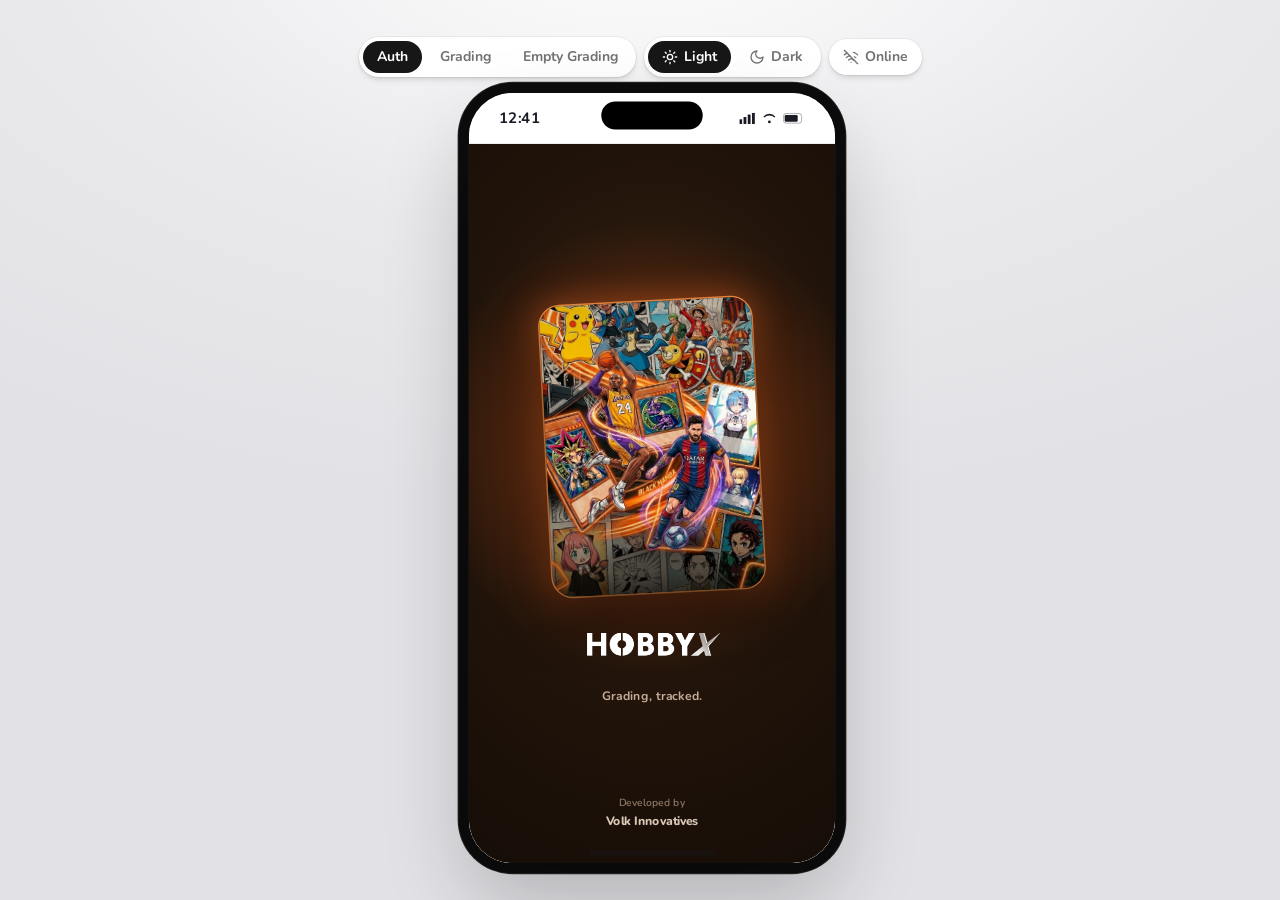
==== index.html @ 2e3f97d5 "Initial commit: HobbyX grading app prototype. Static React prototype for the HobbyX card grading exp" ====
<!DOCTYPE html>
<html lang="en">
<head>
<meta charset="utf-8">
<meta name="viewport" content="width=device-width, initial-scale=1, viewport-fit=cover">
<title>HobbyX · Grading App</title>
<link rel="preconnect" href="https://fonts.googleapis.com">
<link rel="preconnect" href="https://fonts.gstatic.com" crossorigin>
<link href="https://fonts.googleapis.com/css2?family=Nunito:wght@400;500;600;700;800&display=swap" rel="stylesheet">
<link rel="preload" as="image" href="assets/splash-collage.jpg">
<link rel="preload" as="image" href="assets/hobbyx-logo-white.png">
<link rel="stylesheet" href="styles.css">
</head>
<body>
<div id="root"></div>

<!-- Dropped-image data + the <image-slot> element (no host required) -->
<script src="assets/image-slots-data.js"></script>
<script src="assets/image-slot.js"></script>

<!-- React (production UMD, vendored locally) -->
<script src="assets/react.production.min.js"></script>
<script src="assets/react-dom.production.min.js"></script>

<!-- App (JSX precompiled to plain JS — no Babel, no runtime transforms) -->
<script src="script.js"></script>
</body>
</html>
---- styles.css ----
/* ============================================================
   HobbyX — production stylesheet
   1) Tailwind v3.4.17 (precompiled, complete utility set for current source)
   2) reveal.css (grade-reveal animation)
   3) App tokens, theme variables, custom component CSS
   Regenerated from live source via Tailwind engine — no runtime transforms.
   ============================================================ */

/* ---- 1. Tailwind (compiled) ---- */
html, body { background: none; }
*, ::before, ::after { --tw-border-spacing-x: 0; --tw-border-spacing-y: 0; --tw-translate-x: 0; --tw-translate-y: 0; --tw-rotate: 0; --tw-skew-x: 0; --tw-skew-y: 0; --tw-scale-x: 1; --tw-scale-y: 1; --tw-pan-x: ; --tw-pan-y: ; --tw-pinch-zoom: ; --tw-scroll-snap-strictness: proximity; --tw-gradient-from-position: ; --tw-gradient-via-position: ; --tw-gradient-to-position: ; --tw-ordinal: ; --tw-slashed-zero: ; --tw-numeric-figure: ; --tw-numeric-spacing: ; --tw-numeric-fraction: ; --tw-ring-inset: ; --tw-ring-offset-width: 0px; --tw-ring-offset-color: #fff; --tw-ring-color: rgb(59 130 246 / 0.5); --tw-ring-offset-shadow: 0 0 #0000; --tw-ring-shadow: 0 0 #0000; --tw-shadow: 0 0 #0000; --tw-shadow-colored: 0 0 #0000; --tw-blur: ; --tw-brightness: ; --tw-contrast: ; --tw-grayscale: ; --tw-hue-rotate: ; --tw-invert: ; --tw-saturate: ; --tw-sepia: ; --tw-drop-shadow: ; --tw-backdrop-blur: ; --tw-backdrop-brightness: ; --tw-backdrop-contrast: ; --tw-backdrop-grayscale: ; --tw-backdrop-hue-rotate: ; --tw-backdrop-invert: ; --tw-backdrop-opacity: ; --tw-backdrop-saturate: ; --tw-backdrop-sepia: ; --tw-contain-size: ; --tw-contain-layout: ; --tw-contain-paint: ; --tw-contain-style: ; }
::backdrop { --tw-border-spacing-x: 0; --tw-border-spacing-y: 0; --tw-translate-x: 0; --tw-translate-y: 0; --tw-rotate: 0; --tw-skew-x: 0; --tw-skew-y: 0; --tw-scale-x: 1; --tw-scale-y: 1; --tw-pan-x: ; --tw-pan-y: ; --tw-pinch-zoom: ; --tw-scroll-snap-strictness: proximity; --tw-gradient-from-position: ; --tw-gradient-via-position: ; --tw-gradient-to-position: ; --tw-ordinal: ; --tw-slashed-zero: ; --tw-numeric-figure: ; --tw-numeric-spacing: ; --tw-numeric-fraction: ; --tw-ring-inset: ; --tw-ring-offset-width: 0px; --tw-ring-offset-color: #fff; --tw-ring-color: rgb(59 130 246 / 0.5); --tw-ring-offset-shadow: 0 0 #0000; --tw-ring-shadow: 0 0 #0000; --tw-shadow: 0 0 #0000; --tw-shadow-colored: 0 0 #0000; --tw-blur: ; --tw-brightness: ; --tw-contrast: ; --tw-grayscale: ; --tw-hue-rotate: ; --tw-invert: ; --tw-saturate: ; --tw-sepia: ; --tw-drop-shadow: ; --tw-backdrop-blur: ; --tw-backdrop-brightness: ; --tw-backdrop-contrast: ; --tw-backdrop-grayscale: ; --tw-backdrop-hue-rotate: ; --tw-backdrop-invert: ; --tw-backdrop-opacity: ; --tw-backdrop-saturate: ; --tw-backdrop-sepia: ; --tw-contain-size: ; --tw-contain-layout: ; --tw-contain-paint: ; --tw-contain-style: ; }
*, ::after, ::before { box-sizing: border-box; border-width: 0px; border-style: solid; border-color: rgb(229, 231, 235); }
::after, ::before { --tw-content: ""; }
:host, html { line-height: 1.5; tab-size: 4; font-family: Nunito, "PingFang HK", "Microsoft JhengHei", "Noto Sans HK", ui-sans-serif, system-ui, sans-serif; font-feature-settings: normal; font-variation-settings: normal; }
body { margin: 0px; line-height: inherit; }
hr { height: 0px; color: inherit; border-top-width: 1px; }
abbr:where([title]) { text-decoration: underline dotted; }
h1, h2, h3, h4, h5, h6 { font-size: inherit; font-weight: inherit; }
a { color: inherit; text-decoration: inherit; }
b, strong { font-weight: bolder; }
code, kbd, pre, samp { font-family: ui-monospace, SFMono-Regular, Menlo, Monaco, Consolas, "Liberation Mono", "Courier New", monospace; font-feature-settings: normal; font-variation-settings: normal; font-size: 1em; }
small { font-size: 80%; }
sub, sup { font-size: 75%; line-height: 0; position: relative; vertical-align: baseline; }
sub { bottom: -0.25em; }
sup { top: -0.5em; }
table { text-indent: 0px; border-color: inherit; border-collapse: collapse; }
button, input, optgroup, select, textarea { font-family: inherit; font-feature-settings: inherit; font-variation-settings: inherit; font-size: 100%; font-weight: inherit; line-height: inherit; letter-spacing: inherit; color: inherit; margin: 0px; padding: 0px; }
button, select { text-transform: none; }
button, input:where([type="button"]), input:where([type="reset"]), input:where([type="submit"]) { appearance: button; background-color: transparent; background-image: none; }
progress { vertical-align: baseline; }
::-webkit-inner-spin-button, ::-webkit-outer-spin-button { height: auto; }
[type="search"] { appearance: textfield; outline-offset: -2px; }
::-webkit-search-decoration { appearance: none; }
::file-selector-button { appearance: button; font-style: inherit; font-variant-caps: inherit; font-weight: inherit; font-width: inherit; font-size: inherit; line-height: inherit; font-family: inherit; font-size-adjust: inherit; font-kerning: inherit; font-variant-alternates: inherit; font-variant-ligatures: inherit; font-variant-numeric: inherit; font-variant-east-asian: inherit; font-variant-position: inherit; font-variant-emoji: inherit; font-feature-settings: inherit; font-optical-sizing: inherit; font-variation-settings: inherit; }
summary { display: list-item; }
blockquote, dd, dl, figure, h1, h2, h3, h4, h5, h6, hr, p, pre { margin: 0px; }
fieldset { margin: 0px; padding: 0px; }
legend { padding: 0px; }
menu, ol, ul { list-style: none; margin: 0px; padding: 0px; }
dialog { padding: 0px; }
textarea { resize: vertical; }
input::placeholder, textarea::placeholder { opacity: 1; color: rgb(156, 163, 175); }
[role="button"], button { cursor: pointer; }
:disabled { cursor: default; }
audio, canvas, embed, iframe, img, object, svg, video { display: block; vertical-align: middle; }
img, video { max-width: 100%; height: auto; }
[hidden]:where(:not([hidden="until-found"])) { display: none; }
.pointer-events-none { pointer-events: none; }
.pointer-events-auto { pointer-events: auto; }
.fixed { position: fixed; }
.absolute { position: absolute; }
.relative { position: relative; }
.inset-0 { inset: 0px; }
.inset-x-0 { left: 0px; right: 0px; }
.inset-y-0 { top: 0px; bottom: 0px; }
.bottom-12 { bottom: 3rem; }
.bottom-2 { bottom: 0.5rem; }
.left-1\/2 { left: 50%; }
.left-3 { left: 0.75rem; }
.right-0 { right: 0px; }
.right-1\.5 { right: 0.375rem; }
.right-2 { right: 0.5rem; }
.right-3 { right: 0.75rem; }
.right-5 { right: 1.25rem; }
.top-1\.5 { top: 0.375rem; }
.top-1\/2 { top: 50%; }
.top-2 { top: 0.5rem; }
.top-3 { top: 0.75rem; }
.top-\[9px\] { top: 9px; }
.top-full { top: 100%; }
.z-10 { z-index: 10; }
.z-20 { z-index: 20; }
.z-30 { z-index: 30; }
.z-40 { z-index: 40; }
.z-50 { z-index: 50; }
.z-\[70\] { z-index: 70; }
.-mx-5 { margin-left: -1.25rem; margin-right: -1.25rem; }
.mx-5 { margin-left: 1.25rem; margin-right: 1.25rem; }
.mx-auto { margin-left: auto; margin-right: auto; }
.my-1 { margin-top: 0.25rem; margin-bottom: 0.25rem; }
.my-2 { margin-top: 0.5rem; margin-bottom: 0.5rem; }
.mb-1\.5 { margin-bottom: 0.375rem; }
.mb-2 { margin-bottom: 0.5rem; }
.mb-3 { margin-bottom: 0.75rem; }
.ml-auto { margin-left: auto; }
.mt-0\.5 { margin-top: 0.125rem; }
.mt-1 { margin-top: 0.25rem; }
.mt-1\.5 { margin-top: 0.375rem; }
.mt-2 { margin-top: 0.5rem; }
.mt-2\.5 { margin-top: 0.625rem; }
.mt-3 { margin-top: 0.75rem; }
.mt-4 { margin-top: 1rem; }
.mt-5 { margin-top: 1.25rem; }
.mt-6 { margin-top: 1.5rem; }
.mt-7 { margin-top: 1.75rem; }
.mt-8 { margin-top: 2rem; }
.mt-\[6\%\] { margin-top: 6%; }
.mt-px { margin-top: 1px; }
.line-clamp-2 { overflow: hidden; display: -webkit-box; -webkit-box-orient: vertical; -webkit-line-clamp: 2; }
.block { display: block; }
.inline-block { display: inline-block; }
.flex { display: flex; }
.inline-flex { display: inline-flex; }
.grid { display: grid; }
.aspect-\[5\/7\] { aspect-ratio: 5 / 7; }
.h-1 { height: 0.25rem; }
.h-1\.5 { height: 0.375rem; }
.h-10 { height: 2.5rem; }
.h-11 { height: 2.75rem; }
.h-12 { height: 3rem; }
.h-14 { height: 3.5rem; }
.h-16 { height: 4rem; }
.h-2 { height: 0.5rem; }
.h-2\.5 { height: 0.625rem; }
.h-3 { height: 0.75rem; }
.h-3\.5 { height: 0.875rem; }
.h-4 { height: 1rem; }
.h-5 { height: 1.25rem; }
.h-6 { height: 1.5rem; }
.h-7 { height: 1.75rem; }
.h-8 { height: 2rem; }
.h-9 { height: 2.25rem; }
.h-\[18px\] { height: 18px; }
.h-\[20px\] { height: 20px; }
.h-\[22px\] { height: 22px; }
.h-\[26px\] { height: 26px; }
.h-\[30px\] { height: 30px; }
.h-\[3px\] { height: 3px; }
.h-\[54px\] { height: 54px; }
.h-\[5px\] { height: 5px; }
.h-\[72px\] { height: 72px; }
.h-\[74px\] { height: 74px; }
.h-\[84px\] { height: 84px; }
.h-\[92px\] { height: 92px; }
.h-full { height: 100%; }
.max-h-56 { max-height: 14rem; }
.min-h-0 { min-height: 0px; }
.min-h-\[26px\] { min-height: 26px; }
.min-h-full { min-height: 100%; }
.w-0\.5 { width: 0.125rem; }
.w-1 { width: 0.25rem; }
.w-1\.5 { width: 0.375rem; }
.w-10 { width: 2.5rem; }
.w-14 { width: 3.5rem; }
.w-16 { width: 4rem; }
.w-2 { width: 0.5rem; }
.w-2\.5 { width: 0.625rem; }
.w-3 { width: 0.75rem; }
.w-3\.5 { width: 0.875rem; }
.w-4 { width: 1rem; }
.w-5 { width: 1.25rem; }
.w-56 { width: 14rem; }
.w-6 { width: 1.5rem; }
.w-7 { width: 1.75rem; }
.w-8 { width: 2rem; }
.w-9 { width: 2.25rem; }
.w-\[108px\] { width: 108px; }
.w-\[135px\] { width: 135px; }
.w-\[18px\] { width: 18px; }
.w-\[20px\] { width: 20px; }
.w-\[228px\] { width: 228px; }
.w-\[22px\] { width: 22px; }
.w-\[42\%\] { width: 42%; }
.w-\[44px\] { width: 44px; }
.w-\[47\%\] { width: 47%; }
.w-\[53px\] { width: 53px; }
.w-\[60px\] { width: 60px; }
.w-\[66px\] { width: 66px; }
.w-\[72px\] { width: 72px; }
.w-auto { width: auto; }
.w-full { width: 100%; }
.w-px { width: 1px; }
.min-w-0 { min-width: 0px; }
.min-w-\[18px\] { min-width: 18px; }
.max-w-\[130px\] { max-width: 130px; }
.max-w-\[260px\] { max-width: 260px; }
.max-w-\[300px\] { max-width: 300px; }
.max-w-full { max-width: 100%; }
.flex-1 { flex: 1 1 0%; }
.shrink-0 { flex-shrink: 0; }
.-translate-x-1\/2 { --tw-translate-x: -50%; transform: translate(var(--tw-translate-x), var(--tw-translate-y)) rotate(var(--tw-rotate)) skewX(var(--tw-skew-x)) skewY(var(--tw-skew-y)) scaleX(var(--tw-scale-x)) scaleY(var(--tw-scale-y)); }
.-translate-y-1\/2 { --tw-translate-y: -50%; transform: translate(var(--tw-translate-x), var(--tw-translate-y)) rotate(var(--tw-rotate)) skewX(var(--tw-skew-x)) skewY(var(--tw-skew-y)) scaleX(var(--tw-scale-x)) scaleY(var(--tw-scale-y)); }
.translate-x-\[21px\] { --tw-translate-x: 21px; transform: translate(var(--tw-translate-x), var(--tw-translate-y)) rotate(var(--tw-rotate)) skewX(var(--tw-skew-x)) skewY(var(--tw-skew-y)) scaleX(var(--tw-scale-x)) scaleY(var(--tw-scale-y)); }
.translate-x-\[3px\] { --tw-translate-x: 3px; transform: translate(var(--tw-translate-x), var(--tw-translate-y)) rotate(var(--tw-rotate)) skewX(var(--tw-skew-x)) skewY(var(--tw-skew-y)) scaleX(var(--tw-scale-x)) scaleY(var(--tw-scale-y)); }
.cursor-default { cursor: default; }
.cursor-not-allowed { cursor: not-allowed; }
.cursor-pointer { cursor: pointer; }
.grid-cols-2 { grid-template-columns: repeat(2, minmax(0px, 1fr)); }
.grid-cols-\[24px_1fr_auto\] { grid-template-columns: 24px 1fr auto; }
.flex-col { flex-direction: column; }
.items-start { align-items: flex-start; }
.items-end { align-items: flex-end; }
.items-center { align-items: center; }
.items-stretch { align-items: stretch; }
.justify-center { justify-content: center; }
.justify-between { justify-content: space-between; }
.gap-0\.5 { gap: 0.125rem; }
.gap-1 { gap: 0.25rem; }
.gap-1\.5 { gap: 0.375rem; }
.gap-2 { gap: 0.5rem; }
.gap-2\.5 { gap: 0.625rem; }
.gap-3 { gap: 0.75rem; }
.gap-3\.5 { gap: 0.875rem; }
.gap-4 { gap: 1rem; }
.gap-x-3\.5 { column-gap: 0.875rem; }
.space-y-1\.5 > :not([hidden]) ~ :not([hidden]) { --tw-space-y-reverse: 0; margin-top: calc(0.375rem * calc(1 - var(--tw-space-y-reverse))); margin-bottom: calc(0.375rem * var(--tw-space-y-reverse)); }
.space-y-2\.5 > :not([hidden]) ~ :not([hidden]) { --tw-space-y-reverse: 0; margin-top: calc(0.625rem * calc(1 - var(--tw-space-y-reverse))); margin-bottom: calc(0.625rem * var(--tw-space-y-reverse)); }
.space-y-3 > :not([hidden]) ~ :not([hidden]) { --tw-space-y-reverse: 0; margin-top: calc(0.75rem * calc(1 - var(--tw-space-y-reverse))); margin-bottom: calc(0.75rem * var(--tw-space-y-reverse)); }
.space-y-4 > :not([hidden]) ~ :not([hidden]) { --tw-space-y-reverse: 0; margin-top: calc(1rem * calc(1 - var(--tw-space-y-reverse))); margin-bottom: calc(1rem * var(--tw-space-y-reverse)); }
.divide-x > :not([hidden]) ~ :not([hidden]) { --tw-divide-x-reverse: 0; border-right-width: calc(1px * var(--tw-divide-x-reverse)); border-left-width: calc(1px * calc(1 - var(--tw-divide-x-reverse))); }
.divide-border > :not([hidden]) ~ :not([hidden]) { border-color: hsl(var(--border)); }
.self-center { align-self: center; }
.self-stretch { align-self: stretch; }
.overflow-hidden { overflow: hidden; }
.overflow-x-auto { overflow-x: auto; }
.overflow-y-auto { overflow-y: auto; }
.truncate { overflow: hidden; text-overflow: ellipsis; white-space: nowrap; }
.whitespace-nowrap { white-space: nowrap; }
.rounded { border-radius: 0.25rem; }
.rounded-\[10px\] { border-radius: 10px; }
.rounded-\[18px\] { border-radius: 18px; }
.rounded-\[2px\] { border-radius: 2px; }
.rounded-\[3px\] { border-radius: 3px; }
.rounded-full { border-radius: 9999px; }
.rounded-lg { border-radius: var(--radius); }
.rounded-md { border-radius: calc(var(--radius) - 2px); }
.rounded-sm { border-radius: calc(var(--radius) - 4px); }
.rounded-xl { border-radius: 0.75rem; }
.rounded-l-md { border-top-left-radius: calc(var(--radius) - 2px); border-bottom-left-radius: calc(var(--radius) - 2px); }
.rounded-r-md { border-top-right-radius: calc(var(--radius) - 2px); border-bottom-right-radius: calc(var(--radius) - 2px); }
.border { border-width: 1px; }
.border-2 { border-width: 2px; }
.border-b { border-bottom-width: 1px; }
.border-t { border-top-width: 1px; }
.border-dashed { border-style: dashed; }
.border-amber-400\/40 { border-color: rgba(251, 191, 36, 0.4); }
.border-border { border-color: hsl(var(--border)); }
.border-foreground { border-color: hsl(var(--foreground)); }
.border-input { border-color: hsl(var(--input)); }
.border-red-400 { --tw-border-opacity: 1; border-color: rgb(248 113 113 / var(--tw-border-opacity, 1)); }
.border-red-400\/40 { border-color: rgba(248, 113, 113, 0.4); }
.border-ring { border-color: hsl(var(--ring)); }
.bg-accent\/60 { background-color: hsl(var(--accent) / 0.6); }
.bg-amber-400\/\[0\.08\] { background-color: rgba(251, 191, 36, 0.08); }
.bg-amber-500 { --tw-bg-opacity: 1; background-color: rgb(245 158 11 / var(--tw-bg-opacity, 1)); }
.bg-background { background-color: hsl(var(--background)); }
.bg-badge-done\/10 { background-color: hsl(var(--badge-done-bg) / 0.1); }
.bg-badge-neutral { background-color: hsl(var(--badge-neutral-bg)); }
.bg-badge-ready\/10 { background-color: hsl(var(--badge-ready-bg) / 0.1); }
.bg-black { --tw-bg-opacity: 1; background-color: rgb(0 0 0 / var(--tw-bg-opacity, 1)); }
.bg-border { background-color: hsl(var(--border)); }
.bg-card { background-color: hsl(var(--card)); }
.bg-current { background-color: currentcolor; }
.bg-foreground { background-color: hsl(var(--foreground)); }
.bg-foreground\/10 { background-color: hsl(var(--foreground) / 0.1); }
.bg-foreground\/30 { background-color: hsl(var(--foreground) / 0.3); }
.bg-foreground\/70 { background-color: hsl(var(--foreground) / 0.7); }
.bg-input { background-color: hsl(var(--input)); }
.bg-muted { background-color: hsl(var(--muted)); }
.bg-muted-foreground\/50 { background-color: hsl(var(--muted-foreground) / 0.5); }
.bg-muted\/40 { background-color: hsl(var(--muted) / 0.4); }
.bg-muted\/60 { background-color: hsl(var(--muted) / 0.6); }
.bg-neutral-200 { --tw-bg-opacity: 1; background-color: rgb(229 229 229 / var(--tw-bg-opacity, 1)); }
.bg-neutral-800 { --tw-bg-opacity: 1; background-color: rgb(38 38 38 / var(--tw-bg-opacity, 1)); }
.bg-neutral-900 { --tw-bg-opacity: 1; background-color: rgb(23 23 23 / var(--tw-bg-opacity, 1)); }
.bg-popover { background-color: hsl(var(--popover)); }
.bg-primary { background-color: hsl(var(--primary)); }
.bg-primary\/10 { background-color: hsl(var(--primary) / 0.1); }
.bg-primary\/\[0\.035\] { background-color: hsl(var(--primary) / 0.035); }
.bg-red-500 { --tw-bg-opacity: 1; background-color: rgb(239 68 68 / var(--tw-bg-opacity, 1)); }
.bg-red-500\/\[0\.07\] { background-color: rgba(239, 68, 68, 0.07); }
.bg-secondary { background-color: hsl(var(--secondary)); }
.bg-success { background-color: hsl(var(--success)); }
.bg-success\/10 { background-color: hsl(var(--success) / 0.1); }
.bg-success\/15 { background-color: hsl(var(--success) / 0.15); }
.bg-transparent { background-color: transparent; }
.bg-white { --tw-bg-opacity: 1; background-color: rgb(255 255 255 / var(--tw-bg-opacity, 1)); }
.object-cover { object-fit: cover; }
.p-0\.5 { padding: 0.125rem; }
.p-1 { padding: 0.25rem; }
.p-3 { padding: 0.75rem; }
.p-3\.5 { padding: 0.875rem; }
.p-4 { padding: 1rem; }
.p-7 { padding: 1.75rem; }
.px-1 { padding-left: 0.25rem; padding-right: 0.25rem; }
.px-1\.5 { padding-left: 0.375rem; padding-right: 0.375rem; }
.px-2 { padding-left: 0.5rem; padding-right: 0.5rem; }
.px-2\.5 { padding-left: 0.625rem; padding-right: 0.625rem; }
.px-3 { padding-left: 0.75rem; padding-right: 0.75rem; }
.px-3\.5 { padding-left: 0.875rem; padding-right: 0.875rem; }
.px-4 { padding-left: 1rem; padding-right: 1rem; }
.px-5 { padding-left: 1.25rem; padding-right: 1.25rem; }
.px-6 { padding-left: 1.5rem; padding-right: 1.5rem; }
.px-7 { padding-left: 1.75rem; padding-right: 1.75rem; }
.px-8 { padding-left: 2rem; padding-right: 2rem; }
.py-0\.5 { padding-top: 0.125rem; padding-bottom: 0.125rem; }
.py-1 { padding-top: 0.25rem; padding-bottom: 0.25rem; }
.py-1\.5 { padding-top: 0.375rem; padding-bottom: 0.375rem; }
.py-12 { padding-top: 3rem; padding-bottom: 3rem; }
.py-14 { padding-top: 3.5rem; padding-bottom: 3.5rem; }
.py-2 { padding-top: 0.5rem; padding-bottom: 0.5rem; }
.py-2\.5 { padding-top: 0.625rem; padding-bottom: 0.625rem; }
.py-3 { padding-top: 0.75rem; padding-bottom: 0.75rem; }
.py-3\.5 { padding-top: 0.875rem; padding-bottom: 0.875rem; }
.py-4 { padding-top: 1rem; padding-bottom: 1rem; }
.py-8 { padding-top: 2rem; padding-bottom: 2rem; }
.pb-1 { padding-bottom: 0.25rem; }
.pb-2 { padding-bottom: 0.5rem; }
.pb-3 { padding-bottom: 0.75rem; }
.pb-4 { padding-bottom: 1rem; }
.pb-5 { padding-bottom: 1.25rem; }
.pb-8 { padding-bottom: 2rem; }
.pl-3 { padding-left: 0.75rem; }
.pl-9 { padding-left: 2.25rem; }
.pr-2 { padding-right: 0.5rem; }
.pr-3 { padding-right: 0.75rem; }
.pr-7 { padding-right: 1.75rem; }
.pt-1 { padding-top: 0.25rem; }
.pt-2 { padding-top: 0.5rem; }
.pt-3 { padding-top: 0.75rem; }
.pt-5 { padding-top: 1.25rem; }
.text-left { text-align: left; }
.text-center { text-align: center; }
.text-right { text-align: right; }
.text-2xl { font-size: 1.5rem; line-height: 2rem; }
.text-\[10px\] { font-size: 10px; }
.text-\[11px\] { font-size: 11px; }
.text-\[12px\] { font-size: 12px; }
.text-\[13px\] { font-size: 13px; }
.text-\[15px\] { font-size: 15px; }
.text-\[17px\] { font-size: 17px; }
.text-\[20px\] { font-size: 20px; }
.text-\[24px\] { font-size: 24px; }
.text-\[26px\] { font-size: 26px; }
.text-\[28px\] { font-size: 28px; }
.text-\[8\.5px\] { font-size: 8.5px; }
.text-\[8px\] { font-size: 8px; }
.text-\[9px\] { font-size: 9px; }
.text-base { font-size: 1rem; line-height: 1.5rem; }
.text-lg { font-size: 1.125rem; line-height: 1.75rem; }
.text-sm { font-size: 0.875rem; line-height: 1.25rem; }
.text-xl { font-size: 1.25rem; line-height: 1.75rem; }
.text-xs { font-size: 0.75rem; line-height: 1rem; }
.font-black { font-weight: 900; }
.font-bold { font-weight: 700; }
.font-extrabold { font-weight: 800; }
.font-medium { font-weight: 500; }
.font-semibold { font-weight: 600; }
.uppercase { text-transform: uppercase; }
.tabular-nums { --tw-numeric-spacing: tabular-nums; font-variant-numeric: var(--tw-ordinal) var(--tw-slashed-zero) var(--tw-numeric-figure) var(--tw-numeric-spacing) var(--tw-numeric-fraction); }
.leading-\[1\.15\] { line-height: 1.15; }
.leading-none { line-height: 1; }
.leading-relaxed { line-height: 1.625; }
.leading-snug { line-height: 1.375; }
.leading-tight { line-height: 1.25; }
.tracking-tight { letter-spacing: -0.025em; }
.tracking-wide { letter-spacing: 0.025em; }
.tracking-wider { letter-spacing: 0.05em; }
.\!text-white { --tw-text-opacity: 1 !important; color: rgb(255 255 255 / var(--tw-text-opacity, 1)) !important; }
.text-\[\#c8102e\] { --tw-text-opacity: 1; color: rgb(200 16 46 / var(--tw-text-opacity, 1)); }
.text-amber-500 { --tw-text-opacity: 1; color: rgb(245 158 11 / var(--tw-text-opacity, 1)); }
.text-amber-700 { --tw-text-opacity: 1; color: rgb(180 83 9 / var(--tw-text-opacity, 1)); }
.text-background { color: hsl(var(--background)); }
.text-badge-done { color: hsl(var(--badge-done-bg)); }
.text-badge-neutral-foreground { color: hsl(var(--badge-neutral-fg)); }
.text-badge-ready { color: hsl(var(--badge-ready-bg)); }
.text-foreground { color: hsl(var(--foreground)); }
.text-muted-foreground { color: hsl(var(--muted-foreground)); }
.text-muted-foreground\/60 { color: hsl(var(--muted-foreground) / 0.6); }
.text-muted-foreground\/70 { color: hsl(var(--muted-foreground) / 0.7); }
.text-muted-foreground\/80 { color: hsl(var(--muted-foreground) / 0.8); }
.text-muted-foreground\/90 { color: hsl(var(--muted-foreground) / 0.9); }
.text-neutral-500 { --tw-text-opacity: 1; color: rgb(115 115 115 / var(--tw-text-opacity, 1)); }
.text-neutral-700 { --tw-text-opacity: 1; color: rgb(64 64 64 / var(--tw-text-opacity, 1)); }
.text-neutral-800 { --tw-text-opacity: 1; color: rgb(38 38 38 / var(--tw-text-opacity, 1)); }
.text-neutral-900 { --tw-text-opacity: 1; color: rgb(23 23 23 / var(--tw-text-opacity, 1)); }
.text-popover-foreground { color: hsl(var(--popover-foreground)); }
.text-primary { color: hsl(var(--primary)); }
.text-primary-foreground { color: hsl(var(--primary-foreground)); }
.text-red-500 { --tw-text-opacity: 1; color: rgb(239 68 68 / var(--tw-text-opacity, 1)); }
.text-red-600 { --tw-text-opacity: 1; color: rgb(220 38 38 / var(--tw-text-opacity, 1)); }
.text-secondary-foreground { color: hsl(var(--secondary-foreground)); }
.text-success { color: hsl(var(--success)); }
.text-white { --tw-text-opacity: 1; color: rgb(255 255 255 / var(--tw-text-opacity, 1)); }
.opacity-40 { opacity: 0.4; }
.opacity-50 { opacity: 0.5; }
.opacity-60 { opacity: 0.6; }
.opacity-70 { opacity: 0.7; }
.shadow { --tw-shadow: 0 1px 3px 0 rgb(0 0 0 / 0.1), 0 1px 2px -1px rgb(0 0 0 / 0.1); --tw-shadow-colored: 0 1px 3px 0 var(--tw-shadow-color), 0 1px 2px -1px var(--tw-shadow-color); box-shadow: var(--tw-ring-offset-shadow, 0 0 #0000), var(--tw-ring-shadow, 0 0 #0000), var(--tw-shadow); }
.shadow-lg { --tw-shadow: 0 10px 15px -3px rgb(0 0 0 / 0.1), 0 4px 6px -4px rgb(0 0 0 / 0.1); --tw-shadow-colored: 0 10px 15px -3px var(--tw-shadow-color), 0 4px 6px -4px var(--tw-shadow-color); box-shadow: var(--tw-ring-offset-shadow, 0 0 #0000), var(--tw-ring-shadow, 0 0 #0000), var(--tw-shadow); }
.shadow-md { --tw-shadow: 0 4px 6px -1px rgb(0 0 0 / 0.1), 0 2px 4px -2px rgb(0 0 0 / 0.1); --tw-shadow-colored: 0 4px 6px -1px var(--tw-shadow-color), 0 2px 4px -2px var(--tw-shadow-color); box-shadow: var(--tw-ring-offset-shadow, 0 0 #0000), var(--tw-ring-shadow, 0 0 #0000), var(--tw-shadow); }
.shadow-sm { --tw-shadow: 0 1px 2px 0 rgb(0 0 0 / 0.05); --tw-shadow-colored: 0 1px 2px 0 var(--tw-shadow-color); box-shadow: var(--tw-ring-offset-shadow, 0 0 #0000), var(--tw-ring-shadow, 0 0 #0000), var(--tw-shadow); }
.shadow-xl { --tw-shadow: 0 20px 25px -5px rgb(0 0 0 / 0.1), 0 8px 10px -6px rgb(0 0 0 / 0.1); --tw-shadow-colored: 0 20px 25px -5px var(--tw-shadow-color), 0 8px 10px -6px var(--tw-shadow-color); box-shadow: var(--tw-ring-offset-shadow, 0 0 #0000), var(--tw-ring-shadow, 0 0 #0000), var(--tw-shadow); }
.ring-1 { --tw-ring-offset-shadow: var(--tw-ring-inset) 0 0 0 var(--tw-ring-offset-width) var(--tw-ring-offset-color); --tw-ring-shadow: var(--tw-ring-inset) 0 0 0 calc(1px + var(--tw-ring-offset-width)) var(--tw-ring-color); box-shadow: var(--tw-ring-offset-shadow), var(--tw-ring-shadow), var(--tw-shadow, 0 0 #0000); }
.ring-2 { --tw-ring-offset-shadow: var(--tw-ring-inset) 0 0 0 var(--tw-ring-offset-width) var(--tw-ring-offset-color); --tw-ring-shadow: var(--tw-ring-inset) 0 0 0 calc(2px + var(--tw-ring-offset-width)) var(--tw-ring-color); box-shadow: var(--tw-ring-offset-shadow), var(--tw-ring-shadow), var(--tw-shadow, 0 0 #0000); }
.ring-4 { --tw-ring-offset-shadow: var(--tw-ring-inset) 0 0 0 var(--tw-ring-offset-width) var(--tw-ring-offset-color); --tw-ring-shadow: var(--tw-ring-inset) 0 0 0 calc(4px + var(--tw-ring-offset-width)) var(--tw-ring-color); box-shadow: var(--tw-ring-offset-shadow), var(--tw-ring-shadow), var(--tw-shadow, 0 0 #0000); }
.ring-background { --tw-ring-color: hsl(var(--background)); }
.ring-black\/5 { --tw-ring-color: rgb(0 0 0 / 0.05); }
.ring-primary\/15 { --tw-ring-color: hsl(var(--primary) / 0.15); }
.ring-ring\/30 { --tw-ring-color: hsl(var(--ring) / 0.3); }
.ring-success\/15 { --tw-ring-color: hsl(var(--success) / 0.15); }
.transition { transition-property: color, background-color, border-color, text-decoration-color, fill, stroke, opacity, box-shadow, transform, filter, backdrop-filter, text-decoration-color, -webkit-backdrop-filter; transition-timing-function: cubic-bezier(0.4, 0, 0.2, 1); transition-duration: 150ms; }
.transition-all { transition-property: all; transition-timing-function: cubic-bezier(0.4, 0, 0.2, 1); transition-duration: 150ms; }
.transition-colors { transition-property: color, background-color, border-color, text-decoration-color, fill, stroke, text-decoration-color; transition-timing-function: cubic-bezier(0.4, 0, 0.2, 1); transition-duration: 150ms; }
.transition-opacity { transition-property: opacity; transition-timing-function: cubic-bezier(0.4, 0, 0.2, 1); transition-duration: 150ms; }
.transition-shadow { transition-property: box-shadow; transition-timing-function: cubic-bezier(0.4, 0, 0.2, 1); transition-duration: 150ms; }
.transition-transform { transition-property: transform; transition-timing-function: cubic-bezier(0.4, 0, 0.2, 1); transition-duration: 150ms; }
.duration-500 { transition-duration: 500ms; }
.ease-in-out { transition-timing-function: cubic-bezier(0.4, 0, 0.2, 1); }
.placeholder\:font-normal::placeholder { font-weight: 400; }
.placeholder\:text-muted-foreground::placeholder { color: hsl(var(--muted-foreground)); }
.focus-within\:border-ring:focus-within { border-color: hsl(var(--ring)); }
.focus-within\:ring-2:focus-within { --tw-ring-offset-shadow: var(--tw-ring-inset) 0 0 0 var(--tw-ring-offset-width) var(--tw-ring-offset-color); --tw-ring-shadow: var(--tw-ring-inset) 0 0 0 calc(2px + var(--tw-ring-offset-width)) var(--tw-ring-color); box-shadow: var(--tw-ring-offset-shadow), var(--tw-ring-shadow), var(--tw-shadow, 0 0 #0000); }
.focus-within\:ring-ring\/30:focus-within { --tw-ring-color: hsl(var(--ring) / 0.3); }
.hover\:border-foreground\/15:hover { border-color: hsl(var(--foreground) / 0.15); }
.hover\:\!bg-white\/10:hover { background-color: rgba(255, 255, 255, 0.1) !important; }
.hover\:bg-accent:hover { background-color: hsl(var(--accent)); }
.hover\:bg-accent\/40:hover { background-color: hsl(var(--accent) / 0.4); }
.hover\:bg-foreground\/90:hover { background-color: hsl(var(--foreground) / 0.9); }
.hover\:bg-muted:hover { background-color: hsl(var(--muted)); }
.hover\:bg-primary\/90:hover { background-color: hsl(var(--primary) / 0.9); }
.hover\:bg-secondary\/80:hover { background-color: hsl(var(--secondary) / 0.8); }
.hover\:text-foreground:hover { color: hsl(var(--foreground)); }
.focus\:border-ring:focus { border-color: hsl(var(--ring)); }
.focus\:outline-none:focus { outline: 2px solid transparent; outline-offset: 2px; }
.focus\:ring-2:focus { --tw-ring-offset-shadow: var(--tw-ring-inset) 0 0 0 var(--tw-ring-offset-width) var(--tw-ring-offset-color); --tw-ring-shadow: var(--tw-ring-inset) 0 0 0 calc(2px + var(--tw-ring-offset-width)) var(--tw-ring-color); box-shadow: var(--tw-ring-offset-shadow), var(--tw-ring-shadow), var(--tw-shadow, 0 0 #0000); }
.focus\:ring-ring\/30:focus { --tw-ring-color: hsl(var(--ring) / 0.3); }
.active\:scale-95:active { --tw-scale-x: .95; --tw-scale-y: .95; transform: translate(var(--tw-translate-x), var(--tw-translate-y)) rotate(var(--tw-rotate)) skewX(var(--tw-skew-x)) skewY(var(--tw-skew-y)) scaleX(var(--tw-scale-x)) scaleY(var(--tw-scale-y)); }
.active\:scale-\[\.995\]:active { --tw-scale-x: .995; --tw-scale-y: .995; transform: translate(var(--tw-translate-x), var(--tw-translate-y)) rotate(var(--tw-rotate)) skewX(var(--tw-skew-x)) skewY(var(--tw-skew-y)) scaleX(var(--tw-scale-x)) scaleY(var(--tw-scale-y)); }
.active\:scale-\[.99\]:active { --tw-scale-x: .99; --tw-scale-y: .99; transform: translate(var(--tw-translate-x), var(--tw-translate-y)) rotate(var(--tw-rotate)) skewX(var(--tw-skew-x)) skewY(var(--tw-skew-y)) scaleX(var(--tw-scale-x)) scaleY(var(--tw-scale-y)); }
.active\:bg-muted:active { background-color: hsl(var(--muted)); }
.active\:opacity-60:active { opacity: 0.6; }
.disabled\:pointer-events-none:disabled { pointer-events: none; }
.disabled\:opacity-50:disabled { opacity: 0.5; }
.group:hover .group-hover\:translate-x-0\.5 { --tw-translate-x: 0.125rem; transform: translate(var(--tw-translate-x), var(--tw-translate-y)) rotate(var(--tw-rotate)) skewX(var(--tw-skew-x)) skewY(var(--tw-skew-y)) scaleX(var(--tw-scale-x)) scaleY(var(--tw-scale-y)); }
.dark\:bg-neutral-700:is(.dark *) { --tw-bg-opacity: 1; background-color: rgb(64 64 64 / var(--tw-bg-opacity, 1)); }
.dark\:text-amber-400:is(.dark *) { --tw-text-opacity: 1; color: rgb(251 191 36 / var(--tw-text-opacity, 1)); }
.dark\:text-red-400:is(.dark *) { --tw-text-opacity: 1; color: rgb(248 113 113 / var(--tw-text-opacity, 1)); }
.dark\:brightness-0:is(.dark *) { --tw-brightness: brightness(0); filter: var(--tw-blur) var(--tw-brightness) var(--tw-contrast) var(--tw-grayscale) var(--tw-hue-rotate) var(--tw-invert) var(--tw-saturate) var(--tw-sepia) var(--tw-drop-shadow); }
.dark\:invert:is(.dark *) { --tw-invert: invert(100%); filter: var(--tw-blur) var(--tw-brightness) var(--tw-contrast) var(--tw-grayscale) var(--tw-hue-rotate) var(--tw-invert) var(--tw-saturate) var(--tw-sepia) var(--tw-drop-shadow); }


/* ---- 2. Grade-reveal ---- */
/* =======================================================================
   HobbyX — GRAND GRADE REVEAL  (pack-opening animation)
   A foil packet rises from below → a blade slices the top in one motion →
   the crimp falls away → the graded slab rises out → the grade is revealed.
   All timing is driven by data-phase on .gr (set from JS).
   ======================================================================= */

.gr{
  position:absolute; inset:0; z-index:40; overflow:hidden;
  display:flex; flex-direction:column;
  color:#fff;
  background:
    radial-gradient(125% 78% at 50% 26%, #4a3a12 0%, #271d09 42%, #0c0904 78%, #050402 100%);
  -webkit-tap-highlight-color:transparent;
}
.gr *{ box-sizing:border-box; }

/* faint vignette + drifting embers backdrop */
.gr-vignette{ position:absolute; inset:0; pointer-events:none;
  background:radial-gradient(120% 90% at 50% 40%, transparent 52%, rgba(0,0,0,.55) 100%); }

/* ---- top bar (progress + close) ---- */
.gr-top{ position:relative; z-index:30; display:flex; flex-direction:column;
  gap:11px; padding:16px 16px 0; }
.gr-bar{ position:relative; display:flex; gap:5px; }
.gr-seg{ position:relative; flex:1; height:5px; border-radius:99px;
  background:rgba(255,255,255,.13); overflow:hidden; }
.gr-seg-fill{ position:absolute; top:0; bottom:0; left:0; width:0; border-radius:99px;
  background:linear-gradient(90deg,#f6b955,#ffd58a);
  box-shadow:0 0 10px rgba(255,213,138,.45);
  transition:width .55s cubic-bezier(.22,.61,.36,1), box-shadow .45s ease, background .45s ease; }
.gr-seg.on .gr-seg-fill{ width:100%; }
.gr-bar.is-high .gr-seg.on .gr-seg-fill{ background:linear-gradient(90deg,#ffd58a,#fff0cf);
  box-shadow:0 0 16px rgba(255,221,150,.85);
  animation:grBarGlow 1.7s ease-in-out infinite; }
@keyframes grBarGlow{ 0%,100%{ box-shadow:0 0 11px rgba(255,221,150,.65); }
  50%{ box-shadow:0 0 21px rgba(255,221,150,.95); } }
.gr-top-actions{ display:flex; justify-content:flex-end; }

/* ---- the stage that holds pack + card, vertically centered ---- */
.gr-stage{ position:relative; flex:1; display:flex; align-items:center; justify-content:center; }
.gr-scene{ position:relative; width:248px; height:392px; }

/* =======================================================================
   PACKET
   ======================================================================= */
.gr-pack{
  position:absolute; left:50%; bottom:6px; width:238px; height:360px;
  transform:translate(-50%, 150%);
  will-change:transform; z-index:10;
}
/* RISE: overshoot up then settle */
.gr[data-phase="rise"] .gr-pack,
.gr[data-phase="ready"] .gr-pack,
.gr[data-phase="slice"] .gr-pack{
  transform:translate(-50%, 0);
  transition:transform 1.05s cubic-bezier(.16,.84,.24,1.02);
}
/* gentle idle bob while ready */
.gr[data-phase="ready"] .gr-pack{ animation:gr-bob 2.6s ease-in-out .15s infinite; }
@keyframes gr-bob{ 0%,100%{ transform:translate(-50%,0);} 50%{ transform:translate(-50%,-7px);} }

/* OPEN/EMERGE: pack stays put. GONE: pack sinks + fades after card is out */
.gr[data-phase="open"] .gr-pack,
.gr[data-phase="emerge"] .gr-pack{ transform:translate(-50%,0); }
.gr[data-phase="flip"] .gr-pack,
.gr[data-phase="reveal"] .gr-pack{
  transform:translate(-50%, 150%) scale(.96);
  opacity:0;
  transition:transform .8s cubic-bezier(.5,0,.75,0), opacity .8s ease .1s;
}

/* --- pack body (the orange foil front) --- */
.gr-body{
  position:absolute; inset:0; border-radius:16px; overflow:hidden;
  background:
    linear-gradient(150deg, #ff8a2b 0%, #ff6400 30%, #e84e00 62%, #ff7a1c 100%);
  box-shadow:
    inset 0 0 0 1.5px rgba(255,210,150,.55),
    inset 0 14px 30px rgba(255,225,180,.30),
    inset 0 -40px 60px rgba(120,40,0,.55),
    0 30px 60px rgba(0,0,0,.55),
    0 0 0 1px rgba(0,0,0,.25);
  z-index:6;
}
/* foil weave texture */
.gr-body::before{
  content:""; position:absolute; inset:0; opacity:.5; mix-blend-mode:overlay;
  background:
    repeating-linear-gradient(58deg, rgba(255,255,255,.16) 0 2px, transparent 2px 7px),
    repeating-linear-gradient(-58deg, rgba(0,0,0,.10) 0 2px, transparent 2px 9px);
}
/* metallic vertical banding */
.gr-body::after{
  content:""; position:absolute; inset:0; opacity:.45; mix-blend-mode:screen;
  background:linear-gradient(100deg,
    transparent 0%, rgba(255,240,210,.0) 30%,
    rgba(255,248,225,.55) 46%, rgba(255,255,255,.85) 50%,
    rgba(255,248,225,.55) 54%, transparent 70%);
  transform:translateX(-30%);
}
/* sweeping foil sheen (loops only while ready) */
.gr-sheen{
  position:absolute; inset:-20% -40%; z-index:7; pointer-events:none;
  background:linear-gradient(105deg,
    transparent 38%, rgba(255,255,255,.0) 44%,
    rgba(255,255,255,.55) 50%, rgba(255,255,255,.0) 56%, transparent 62%);
  transform:translateX(-60%);
}
.gr[data-phase="ready"] .gr-sheen{ animation:gr-sheen 2.4s ease-in-out .3s infinite; }
@keyframes gr-sheen{ 0%{ transform:translateX(-65%);} 55%,100%{ transform:translateX(65%);} }

/* logo + lockup on the pack front */
.gr-brand{
  position:absolute; inset:0; z-index:9; display:flex; flex-direction:column;
  align-items:center; justify-content:center; gap:16px; padding:24px;
  text-align:center;
}
.gr-label{ background:#fff; border-radius:13px; padding:15px 20px;
  box-shadow:0 10px 22px rgba(110,38,0,.45), inset 0 0 0 1px rgba(0,0,0,.06);
  transform:rotate(-1.2deg); }
.gr-logo{ width:148px; height:auto; display:block; }
.gr-tag{
  font-size:11px; font-weight:800; letter-spacing:.32em; text-transform:uppercase;
  color:rgba(255,255,255,.92);
  padding:6px 14px; border:1.5px solid rgba(255,255,255,.6); border-radius:999px;
  backdrop-filter:blur(1px);
}
.gr-foilline{ width:64%; height:2px; border-radius:2px;
  background:linear-gradient(90deg, transparent, rgba(255,255,255,.8), transparent); }

/* fade the printed brand as the card takes over */
.gr[data-phase="emerge"] .gr-brand,
.gr[data-phase="flip"] .gr-brand,
.gr[data-phase="reveal"] .gr-brand{ opacity:0; transition:opacity .45s ease; }

/* --- crimp (the serrated top strip that gets sliced off) --- */
.gr-crimp{
  position:absolute; left:0; right:0; top:-2px; height:34px; z-index:12;
  transform-origin:50% 100%;
}
.gr-crimp-foil{
  position:absolute; inset:0; border-radius:16px 16px 4px 4px;
  background:linear-gradient(150deg, #ff8a2b, #ff6400 60%, #e84e00);
  box-shadow:inset 0 0 0 1.5px rgba(255,210,150,.55), inset 0 6px 14px rgba(255,225,180,.3);
  /* zig-zag bottom edge = tear serration */
  -webkit-mask:
    linear-gradient(#000 0 0) top/100% 22px no-repeat,
    repeating-linear-gradient(90deg,#000 0 5px, transparent 5px 6px) bottom/100% 12px;
          mask:
    linear-gradient(#000 0 0) top/100% 22px no-repeat,
    repeating-linear-gradient(90deg,#000 0 5px, transparent 5px 6px) bottom/100% 12px;
}
.gr-crimp-stamp{
  position:absolute; left:0; right:0; top:5px; text-align:center;
  font-size:10px; font-weight:900; letter-spacing:.42em; text-indent:.42em;
  color:rgba(255,255,255,.9); text-shadow:0 1px 2px rgba(120,40,0,.5);
}
/* after the cut, the crimp flips up & tumbles away */
.gr[data-phase="open"] .gr-crimp,
.gr[data-phase="emerge"] .gr-crimp,
.gr[data-phase="flip"] .gr-crimp,
.gr[data-phase="reveal"] .gr-crimp{
  animation:gr-crimp-fly .85s cubic-bezier(.4,.1,.5,1) forwards;
}
@keyframes gr-crimp-fly{
  0%{ transform:translateY(0) rotate(0) scale(1); opacity:1; }
  18%{ transform:translateY(-16px) rotate(-3deg); }
  100%{ transform:translateY(-120px) rotate(-26deg) scale(.9); opacity:0; }
}

/* --- the dark opening revealed once the top is cut --- */
.gr-mouth{
  position:absolute; left:6px; right:6px; top:24px; height:30px; z-index:5;
  border-radius:7px;
  background:linear-gradient(#1a0f04, #0a0602);
  box-shadow:inset 0 7px 12px rgba(0,0,0,.8), 0 1px 0 rgba(255,170,90,.4);
  opacity:0; transform:scaleY(.4); transform-origin:50% 0;
}
.gr[data-phase="open"] .gr-mouth,
.gr[data-phase="emerge"] .gr-mouth,
.gr[data-phase="flip"] .gr-mouth,
.gr[data-phase="reveal"] .gr-mouth{
  opacity:1; transform:scaleY(1); transition:opacity .2s ease, transform .25s cubic-bezier(.2,.8,.2,1);
}

/* =======================================================================
   KNIFE + SLICE
   ======================================================================= */
.gr-blade{
  position:absolute; top:6px; left:-44%; z-index:20;
  width:130px; height:20px; transform:rotate(-7deg) translateX(0);
  opacity:0; pointer-events:none;
}
.gr-blade-steel{
  position:absolute; inset:0; border-radius:3px 10px 10px 3px;
  background:linear-gradient(180deg,#ffffff 0%, #e6ebf2 30%, #aab3c0 55%, #79828f 100%);
  box-shadow:0 1px 0 rgba(255,255,255,.9) inset, 0 2px 8px rgba(0,0,0,.5);
  -webkit-clip-path:polygon(0 0, 86% 0, 100% 50%, 86% 100%, 0 100%);
          clip-path:polygon(0 0, 86% 0, 100% 50%, 86% 100%, 0 100%);
}
.gr-blade-edge{
  position:absolute; left:0; right:6%; bottom:0; height:2.5px; border-radius:2px;
  background:linear-gradient(90deg, transparent, #ffffff 30%, #fff 70%, transparent);
  box-shadow:0 0 14px 2px rgba(255,255,255,1);
}
/* the bright cut glint that races across the foil */
.gr-glint{
  position:absolute; top:0; left:0; z-index:19; width:54px; height:54px;
  pointer-events:none; opacity:0;
  background:
    radial-gradient(closest-side, rgba(255,255,255,1), rgba(255,220,150,.7) 38%, transparent 72%);
  filter:blur(.3px);
}
.gr-glint::after{ /* spark cross */
  content:""; position:absolute; left:50%; top:50%; width:80px; height:2px;
  transform:translate(-50%,-50%);
  background:linear-gradient(90deg, transparent, #fff, transparent);
  box-shadow:0 0 8px 1px rgba(255,255,255,.9);
}
.gr[data-phase="slice"] .gr-blade{ animation:gr-blade-run .42s cubic-bezier(.5,0,.3,1) forwards; }
.gr[data-phase="slice"] .gr-glint{ animation:gr-glint-run .42s cubic-bezier(.5,0,.3,1) forwards; }
@keyframes gr-blade-run{
  0%{ opacity:0; transform:rotate(-7deg) translateX(0) scale(.9); }
  12%{ opacity:1; }
  88%{ opacity:1; }
  100%{ opacity:0; transform:rotate(-7deg) translateX(360px) scale(1); }
}
@keyframes gr-glint-run{
  0%{ opacity:0; left:2px; top:2px; }
  14%{ opacity:1; }
  86%{ opacity:1; top:6px; }
  100%{ opacity:0; left:232px; top:6px; }
}
/* the cut seam flash across the whole top */
.gr-cutflash{
  position:absolute; top:16px; left:-4px; right:-4px; height:6px; z-index:21; opacity:0; border-radius:4px;
  background:linear-gradient(90deg, transparent, #fff 45%, #fff 55%, transparent);
  box-shadow:0 0 16px 3px rgba(255,240,210,.9);
}
.gr[data-phase="slice"] .gr-cutflash{ animation:gr-cutflash .5s ease-out .12s forwards; }
.gr[data-phase="open"] .gr-cutflash{ opacity:0; }
@keyframes gr-cutflash{ 0%{ opacity:0; transform:scaleX(.15);} 40%{ opacity:1;} 100%{ opacity:0; transform:scaleX(1);} }

/* =======================================================================
   LIGHT BURST from the opening
   ======================================================================= */
.gr-burst{
  position:absolute; left:50%; top:30px; z-index:14; width:210px; height:210px;
  transform:translate(-50%,-50%) scale(.2); opacity:0; pointer-events:none;
  background:radial-gradient(closest-side, rgba(255,246,222,.9), rgba(255,176,82,.4) 36%, transparent 68%);
  mix-blend-mode:screen;
}
.gr[data-phase="emerge"] .gr-burst,
.gr[data-phase="flip"] .gr-burst,
.gr[data-phase="reveal"] .gr-burst{ animation:gr-burst 1s ease-out forwards; }
@keyframes gr-burst{
  0%{ opacity:0; transform:translate(-50%,-50%) scale(.2); }
  35%{ opacity:1; }
  100%{ opacity:0; transform:translate(-50%,-50%) scale(1.5); }
}
/* rotating light rays behind the card on full reveal */
.gr-rays{
  position:absolute; left:50%; top:46%; z-index:1; width:560px; height:560px;
  transform:translate(-50%,-50%) scale(.6); opacity:0; pointer-events:none;
  background:conic-gradient(from 0deg,
    rgba(255,214,150,.0) 0deg, rgba(255,214,150,.22) 8deg, rgba(255,214,150,0) 16deg,
    rgba(255,214,150,0) 30deg, rgba(255,214,150,.22) 38deg, rgba(255,214,150,0) 46deg,
    rgba(255,214,150,0) 60deg, rgba(255,214,150,.22) 68deg, rgba(255,214,150,0) 76deg,
    rgba(255,214,150,0) 90deg, rgba(255,214,150,.22) 98deg, rgba(255,214,150,0) 106deg,
    rgba(255,214,150,0) 120deg, rgba(255,214,150,.22) 128deg, rgba(255,214,150,0) 136deg,
    rgba(255,214,150,0) 150deg, rgba(255,214,150,.22) 158deg, rgba(255,214,150,0) 166deg,
    rgba(255,214,150,0) 180deg, rgba(255,214,150,.22) 188deg, rgba(255,214,150,0) 196deg,
    rgba(255,214,150,0) 210deg, rgba(255,214,150,.22) 218deg, rgba(255,214,150,0) 226deg,
    rgba(255,214,150,0) 240deg, rgba(255,214,150,.22) 248deg, rgba(255,214,150,0) 256deg,
    rgba(255,214,150,0) 270deg, rgba(255,214,150,.22) 278deg, rgba(255,214,150,0) 286deg,
    rgba(255,214,150,0) 300deg, rgba(255,214,150,.22) 308deg, rgba(255,214,150,0) 316deg,
    rgba(255,214,150,0) 330deg, rgba(255,214,150,.22) 338deg, rgba(255,214,150,0) 346deg,
    rgba(255,214,150,0) 360deg);
  -webkit-mask:radial-gradient(closest-side, #000 18%, transparent 72%);
          mask:radial-gradient(closest-side, #000 18%, transparent 72%);
}
.gr[data-phase="reveal"] .gr-rays{ animation:gr-rays-in .8s ease-out forwards, gr-rays-spin 22s linear .6s infinite; }
@keyframes gr-rays-in{ to{ opacity:1; transform:translate(-50%,-50%) scale(1); } }
@keyframes gr-rays-spin{ to{ transform:translate(-50%,-50%) rotate(360deg); } }

/* =======================================================================
   THE SLAB — hidden inside the pack → emerges through the cut slit →
   pack drops away → card flips to show its back → settles as the hero.
   ======================================================================= */
.gr-slab{
  position:absolute; left:50%; top:34px; z-index:5; width:208px;
  transform:translate(-50%, 0) scale(.96);
  filter:drop-shadow(0 18px 26px rgba(0,0,0,.5));
  perspective:1500px; will-change:transform;
}
.gr-slab-bob{ position:relative; width:100%; }
.gr-slab-flip{
  position:relative; width:100%; aspect-ratio:.6;
  transform-style:preserve-3d; transform:rotateY(180deg); /* back face out while emerging */
}
.gr-face{ position:absolute; inset:0; backface-visibility:hidden; -webkit-backface-visibility:hidden;
  border-radius:11px; overflow:hidden; }
.gr-face-front{ transform:rotateY(0deg); }
.gr-face-back{ transform:rotateY(180deg); }

/* INSIDE: fully hidden within the pack — stays invisible until the cut.
   (z-index alone isn't enough: while the pack is still rising up it doesn't
   occlude the slab, which let the card show "already out of the pack".) */
.gr[data-phase="rise"] .gr-slab,
.gr[data-phase="ready"] .gr-slab,
.gr[data-phase="slice"] .gr-slab,
.gr[data-phase="open"] .gr-slab{ transform:translate(-50%, 0) scale(.96); opacity:0; }

/* EMERGE: slide up through the slit — still z5, so the body occludes the lower part */
.gr[data-phase="emerge"] .gr-slab{
  z-index:5; opacity:1;
  transform:translate(-50%, -62px) scale(.99);
  transition:transform .9s cubic-bezier(.2,.84,.3,1), opacity .22s ease;
}
.gr[data-phase="emerge"] .gr-slab-flip{ transform:rotateY(180deg); }
/* FLIP: pack has dropped, card is free → lifts & scales up (still back-facing) */
.gr[data-phase="flip"] .gr-slab{
  z-index:16;
  transform:translate(-50%, -120px) scale(1.04);
  transition:transform 1s cubic-bezier(.2,.8,.2,1);
}
.gr[data-phase="flip"] .gr-slab-flip{
  transform:rotateY(180deg);
  transition:transform .9s cubic-bezier(.45,.05,.3,1) .12s;
}
/* REVEAL: hero, front-facing, gentle float */
.gr[data-phase="reveal"] .gr-slab{
  z-index:16;
  transform:translate(-50%, -128px) scale(1.06);
  transition:transform .85s cubic-bezier(.2,.8,.2,1);
  filter:drop-shadow(0 30px 46px rgba(0,0,0,.62)) drop-shadow(0 0 42px rgba(255,180,90,.42));
}
.gr[data-phase="reveal"] .gr-slab-flip{
  transform:rotateY(360deg);
  transition:transform .9s cubic-bezier(.45,.05,.3,1);
}
/* gentle float lives on its own wrapper so it never fights the position transitions */
.gr[data-phase="reveal"] .gr-slab-bob{ animation:gr-slab-bob 5s ease-in-out 1.1s infinite; }

/* EXIT: clean hand-off to the next card — the hero lifts up & fades, info slides out,
   rays dim. The new pack then rises from below on the next 'rise' phase. */
.gr[data-phase="exit"] .gr-slab{
  z-index:16;
  transform:translate(-50%, -188px) scale(1.02);
  opacity:0;
  transition:transform .52s cubic-bezier(.4,0,.55,1), opacity .42s ease .04s;
}
.gr[data-phase="exit"] .gr-slab-flip{ transform:rotateY(360deg); }
.gr[data-phase="exit"] .gr-info{
  opacity:0; transform:translateY(8px);
  transition:opacity .3s ease, transform .34s cubic-bezier(.4,0,.55,1);
}
.gr[data-phase="exit"] .gr-rays{ opacity:0; transition:opacity .4s ease; }
@keyframes gr-slab-bob{
  0%,100%{ transform:translateY(0); }
  50%{ transform:translateY(-11px); }
}
/* a holo sheen sweeping the front face on reveal */
.gr-slab-holo{
  position:absolute; inset:0; z-index:2; pointer-events:none; border-radius:11px; overflow:hidden; opacity:0;
}
.gr-slab-holo::before{
  content:""; position:absolute; inset:-30%;
  background:linear-gradient(115deg, transparent 40%, rgba(255,255,255,.55) 50%, transparent 60%);
  transform:translateX(-70%);
}
.gr[data-phase="reveal"] .gr-slab-holo{ opacity:1; }
.gr[data-phase="reveal"] .gr-slab-holo::before{ animation:gr-holo 2.8s ease-in-out 1.2s infinite; }
@keyframes gr-holo{ 0%{ transform:translateX(-70%);} 60%,100%{ transform:translateX(70%);} }

/* =======================================================================
   SPARKLE PARTICLES (spawned in JS as .gr-spark with --tx/--ty/--d/--s)
   ======================================================================= */
.gr-sparks{ position:absolute; left:50%; top:46%; z-index:18; width:0; height:0; pointer-events:none; }
.gr-spark{
  position:absolute; left:0; top:0; width:var(--s,7px); height:var(--s,7px);
  margin:calc(var(--s,7px) / -2);
  border-radius:50%;
  background:radial-gradient(closest-side, #fff, #ffd58a 55%, transparent);
  opacity:0;
  animation:gr-spark-fly 1.1s ease-out var(--d,0s) forwards;
}
@keyframes gr-spark-fly{
  0%{ opacity:0; transform:translate(0,0) scale(.3); }
  12%{ opacity:1; }
  100%{ opacity:0; transform:translate(var(--tx), var(--ty)) scale(1); }
}

/* =======================================================================
   GRADE TEXT + META + CTA
   ======================================================================= */
.gr-info{
  position:absolute; left:0; right:0; bottom:0; z-index:24;
  padding:0 28px 30px; text-align:center; pointer-events:none;
}
.gr-info > *{ pointer-events:auto; }

.gr-gradeline{ display:flex; align-items:flex-end; justify-content:center; gap:10px; }
.gr-psa{ font-size:13px; font-weight:900; letter-spacing:.18em; color:rgba(255,224,170,.7);
  transform:translateY(-7px); }
.gr-grade{
  font-size:56px; font-weight:900; line-height:.82; letter-spacing:-.04em;
  background:linear-gradient(180deg,#fff7e6 0%,#ffd98a 38%,#f0a93a 72%,#c47912 100%);
  -webkit-background-clip:text; background-clip:text; color:transparent;
  filter:drop-shadow(0 4px 22px rgba(255,180,80,.5));
}
.gr-sub{ margin-top:2px; font-size:15px; font-weight:900; letter-spacing:.14em; text-transform:uppercase;
  color:#ffe7bd; }
.gr-name{ margin-top:7px; font-size:12.5px; font-weight:700; line-height:1.4; color:rgba(255,255,255,.9);
  max-width:300px; margin-left:auto; margin-right:auto; }
.gr-valrow{ margin-top:11px; display:inline-flex; flex-direction:column; align-items:center; gap:2px;
  padding:8px 18px; border-radius:12px;
  background:rgba(255,255,255,.06); border:1px solid rgba(255,210,150,.22); }
.gr-vallbl{ font-size:10px; font-weight:800; letter-spacing:.22em; text-transform:uppercase; color:rgba(255,224,170,.62); }
.gr-val{ font-size:19px; font-weight:900; color:#ffd58a; font-variant-numeric:tabular-nums; }

.gr-cta{ margin-top:16px; width:100%; height:50px; border:0; border-radius:13px; cursor:pointer;
  font-size:15px; font-weight:900; letter-spacing:.02em; color:#3a2400;
  background:linear-gradient(180deg,#ffd98a,#f4b73f);
  box-shadow:0 10px 28px rgba(244,183,63,.35), inset 0 1px 0 rgba(255,255,255,.6);
  transition:transform .12s ease, filter .2s ease; }
.gr-cta:active{ transform:scale(.985); }
.gr-cta.is-ghost{ background:rgba(255,255,255,.08); color:#ffe7bd; height:44px;
  border:1px solid rgba(255,210,150,.35); box-shadow:none; margin-top:9px; }

/* staged entrance of the info block on reveal */
.gr-info{ opacity:0; transform:translateY(14px); }
.gr[data-phase="reveal"] .gr-info{ opacity:1; transform:none;
  transition:opacity .5s ease .35s, transform .6s cubic-bezier(.2,.8,.2,1) .35s; }
.gr[data-phase="reveal"] .gr-grade{ animation:gr-grade-pop .7s cubic-bezier(.2,1.5,.4,1) .4s both; }
@keyframes gr-grade-pop{ 0%{ opacity:0; transform:scale(.4); } 60%{ opacity:1; } 100%{ transform:scale(1); } }

/* the big screen flash at the moment of reveal */
.gr-flash{ position:absolute; inset:0; z-index:26; background:#fff; opacity:0; pointer-events:none; }
.gr[data-phase="reveal"] .gr-flash{ animation:gr-flash .5s ease-out forwards; }
@keyframes gr-flash{ 0%{ opacity:0; } 8%{ opacity:.85; } 100%{ opacity:0; } }

/* a "tap to open" hint while ready */
.gr-hint{ position:absolute; left:0; right:0; bottom:46px; z-index:24; text-align:center;
  font-size:13px; font-weight:800; letter-spacing:.12em; text-transform:uppercase;
  color:rgba(255,224,170,.75); opacity:0; }
.gr[data-phase="ready"] .gr-hint{ animation:gr-hint-in .5s ease .4s forwards, gr-hint-pulse 1.8s ease-in-out 1s infinite; }
@keyframes gr-hint-in{ to{ opacity:1; } }
@keyframes gr-hint-pulse{ 0%,100%{ opacity:.55; } 50%{ opacity:1; } }

/* reduced motion: skip straight to revealed state */
@media (prefers-reduced-motion: reduce){
  .gr-pack, .gr-crimp, .gr-blade, .gr-glint, .gr-burst, .gr-rays, .gr-sheen,
  .gr-slab, .gr-slab-holo::before, .gr-spark, .gr-info, .gr-grade, .gr-flash{
    animation:none !important; transition:none !important;
  }
}


/* ---- 3. App tokens / splash / keyframes ---- */
:root{
    --background:0 0% 100%; --foreground:222 18% 12%;
    --card:0 0% 100%; --card-foreground:222 18% 12%;
    --popover:0 0% 100%; --popover-foreground:222 18% 12%;
    --primary:24 100% 50%; --primary-foreground:0 0% 100%;
    --secondary:220 14% 96%; --secondary-foreground:222 14% 24%;
    --muted:220 14% 96%; --muted-foreground:220 9% 46%;
    --accent:220 14% 95%; --accent-foreground:222 14% 24%;
    --border:220 13% 91%; --input:220 13% 89%; --ring:24 100% 50%;
    --success:145 50% 36%; --success-foreground:145 50% 36%;
    /* ---- status badges (LIGHT) ---- */
    --badge-neutral-bg:220 14% 96%; --badge-neutral-fg:222 14% 24%;
    --badge-ready-bg:24 100% 50%;   --badge-ready-fg:24 100% 50%;
    --badge-done-bg:145 50% 36%;    --badge-done-fg:145 50% 36%;
    --radius:0.7rem;
  }
  .dark{
    --background:224 22% 8%; --foreground:220 14% 92%;
    --card:224 18% 11%; --card-foreground:220 14% 92%;
    --popover:224 18% 12%; --popover-foreground:220 14% 92%;
    --primary:24 100% 53%; --primary-foreground:0 0% 100%;
    --secondary:223 15% 17%; --secondary-foreground:220 14% 86%;
    --muted:223 15% 16%; --muted-foreground:220 9% 62%;
    --accent:223 15% 19%; --accent-foreground:220 14% 90%;
    --border:223 14% 19%; --input:223 14% 22%; --ring:24 100% 53%;
    --success:145 52% 56%; --success-foreground:145 52% 56%;
    /* ---- status badges (DARK) — change THESE for dark-only badge tweaks ---- */
    --badge-neutral-bg:223 15% 17%; --badge-neutral-fg:220 14% 86%;
    --badge-ready-bg:24 100% 53%;   --badge-ready-fg:24 100% 53%;
    --badge-done-bg:145 52% 56%;    --badge-done-fg:145 52% 56%;
  }
  html,body{ margin:0; padding:0; min-height:100%; font-family:'Nunito','PingFang HK','Microsoft JhengHei','Noto Sans HK',system-ui,sans-serif; }
  body{ background:radial-gradient(1100px 600px at 50% -10%, #ffffff 0%, #e9e9ec 55%, #e2e2e6 100%); }
  #root{ width:100%; }
  .no-scrollbar::-webkit-scrollbar{ width:0; height:0; }
  .no-scrollbar{ -ms-overflow-style:none; scrollbar-width:none; }
  image-slot{ --is-radius:10px; }

  @keyframes logoIn{ from{ opacity:.15; transform:translateY(10px) scale(.96);} to{ opacity:1; transform:none;} }
  @keyframes fadeUp{ from{ opacity:0; transform:translateY(8px);} to{ opacity:1; transform:none;} }
  @keyframes fill{ from{ width:0;} to{ width:100%;} }
  @keyframes slabRise{ from{ opacity:0; transform:translateY(26px) scale(.94);} to{ opacity:1; transform:none;} }
  @keyframes spin{ to{ transform:rotate(360deg);} }
  .spin{ width:20px; height:20px; border:2.5px solid rgba(255,255,255,.4); border-top-color:#fff; border-radius:50%; animation:spin .7s linear infinite; }

  /* ===== SPLASH — branded hero (warm/cinematic, ~2.5s) ===== */
  .hx-splash{ position:absolute; inset:0; z-index:50; overflow:hidden;
    display:flex; flex-direction:column; align-items:center; justify-content:center;
    background:radial-gradient(125% 85% at 50% 40%, #3a2414 0%, #20130a 46%, #100a05 100%);
    transition:opacity .55s ease; }
  .hx-splash.is-leaving{ opacity:0; pointer-events:none; }
  .hx-splash-hero{ position:relative; display:flex; align-items:center; justify-content:center; }
  .hx-splash-glow{ position:absolute; top:50%; left:50%; width:500px; height:500px; pointer-events:none; opacity:1;
    transform:translate(-50%,-50%);
    background:radial-gradient(circle, rgba(255,122,32,.55) 0%, rgba(255,92,18,.16) 40%, transparent 68%);
    animation:hxGlowIn 1s ease .05s both, hxGlowPulse 3.2s ease-in-out 1.1s infinite; }
  @keyframes hxGlowIn{ from{ transform:translate(-50%,-50%) scale(.72);} to{ transform:translate(-50%,-50%) scale(1);} }
  @keyframes hxGlowPulse{ 0%,100%{ opacity:1; } 50%{ opacity:.72; } }
  .hx-splash-ring{ position:absolute; top:50%; left:50%; width:250px; height:330px; border-radius:26px; pointer-events:none; opacity:0;
    transform:translate(-50%,-50%); border:2px solid rgba(255,142,52,.9); box-shadow:0 0 26px 4px rgba(255,118,38,.55);
    animation:hxRing 1.05s cubic-bezier(.2,.7,.2,1) .5s forwards; }
  @keyframes hxRing{ 0%{ opacity:0; transform:translate(-50%,-50%) scale(.84) rotate(-4deg);} 35%{ opacity:.85;} 100%{ opacity:0; transform:translate(-50%,-50%) scale(1.4) rotate(-4deg);} }
  /* default = final filled state (so the card is never blank, even if animation is throttled) */
  .hx-splash-card{ position:relative; width:226px; height:310px; border-radius:22px; overflow:hidden; background:transparent;
    box-shadow:0 26px 52px rgba(0,0,0,.6), 0 0 0 1.5px rgba(255,152,72,.9), 0 0 36px 2px rgba(255,112,40,.5);
    transform:translateY(0) scale(1) rotate(-3deg); opacity:1;
    animation:hxCardRise .9s cubic-bezier(.16,.84,.24,1.04) .1s both; }
  @keyframes hxCardRise{ 0%{ transform:translateY(48px) scale(.9) rotate(-5deg);} 100%{ transform:translateY(0) scale(1) rotate(-3deg);} }
  .hx-splash-card>img{ position:absolute; inset:0; width:100%; height:100%; object-fit:cover; object-position:50% 45%; }
  .hx-splash-card::after{ content:""; position:absolute; inset:0; border-radius:22px; pointer-events:none;
    background:linear-gradient(180deg, rgba(16,10,5,.12) 0%, transparent 26%, transparent 72%, rgba(16,10,5,.42) 100%); }
  .hx-splash-holo{ position:absolute; inset:0; overflow:hidden; border-radius:22px; pointer-events:none; }
  .hx-splash-holo::before{ content:""; position:absolute; top:-30%; bottom:-30%; width:48%; left:-65%;
    background:linear-gradient(115deg, transparent 38%, rgba(255,255,255,.5) 50%, transparent 62%);
    transform:skewX(-16deg); animation:hxHolo 1.1s ease .75s forwards; }
  @keyframes hxHolo{ from{ left:-65%; } to{ left:135%; } }
  .hx-splash-brand{ display:flex; flex-direction:column; align-items:center; margin-top:30px; }
  .hx-splash-logo{ height:60px; width:auto; opacity:1; animation:hxUp .6s cubic-bezier(.2,.7,.2,1) .85s both; }
  .hx-splash-tag{ margin-top:11px; font-size:13px; font-weight:700; letter-spacing:.2px; color:rgba(255,224,198,.74); opacity:1; animation:hxUp .6s ease 1.02s both; }
  @keyframes hxUp{ from{ transform:translateY(10px);} to{ transform:none;} }
  .hx-splash-volk{ position:absolute; bottom:34px; left:0; right:0; display:flex; flex-direction:column; align-items:center; gap:2px; opacity:1; animation:hxUp .6s ease 1.25s both; }
  .hx-splash-volk .by{ font-size:11px; font-weight:600; color:rgba(255,224,198,.5); }
  .hx-splash-volk .nm{ font-size:13px; font-weight:800; letter-spacing:-.2px; color:rgba(255,235,214,.84); }
  @keyframes hxFade{ from{ opacity:0; } to{ opacity:1; } }
  @media (prefers-reduced-motion: reduce){
    .hx-splash-glow,.hx-splash-card,.hx-splash-holo::before,.hx-splash-logo,.hx-splash-tag,.hx-splash-volk{ animation:none !important; opacity:1 !important; }
    .hx-splash-card{ transform:rotate(-3deg) !important; }
    .hx-splash-logo,.hx-splash-tag{ transform:none !important; }
    .hx-splash-glow{ transform:translate(-50%,-50%) !important; }
    .hx-splash-ring{ display:none !important; }
  }
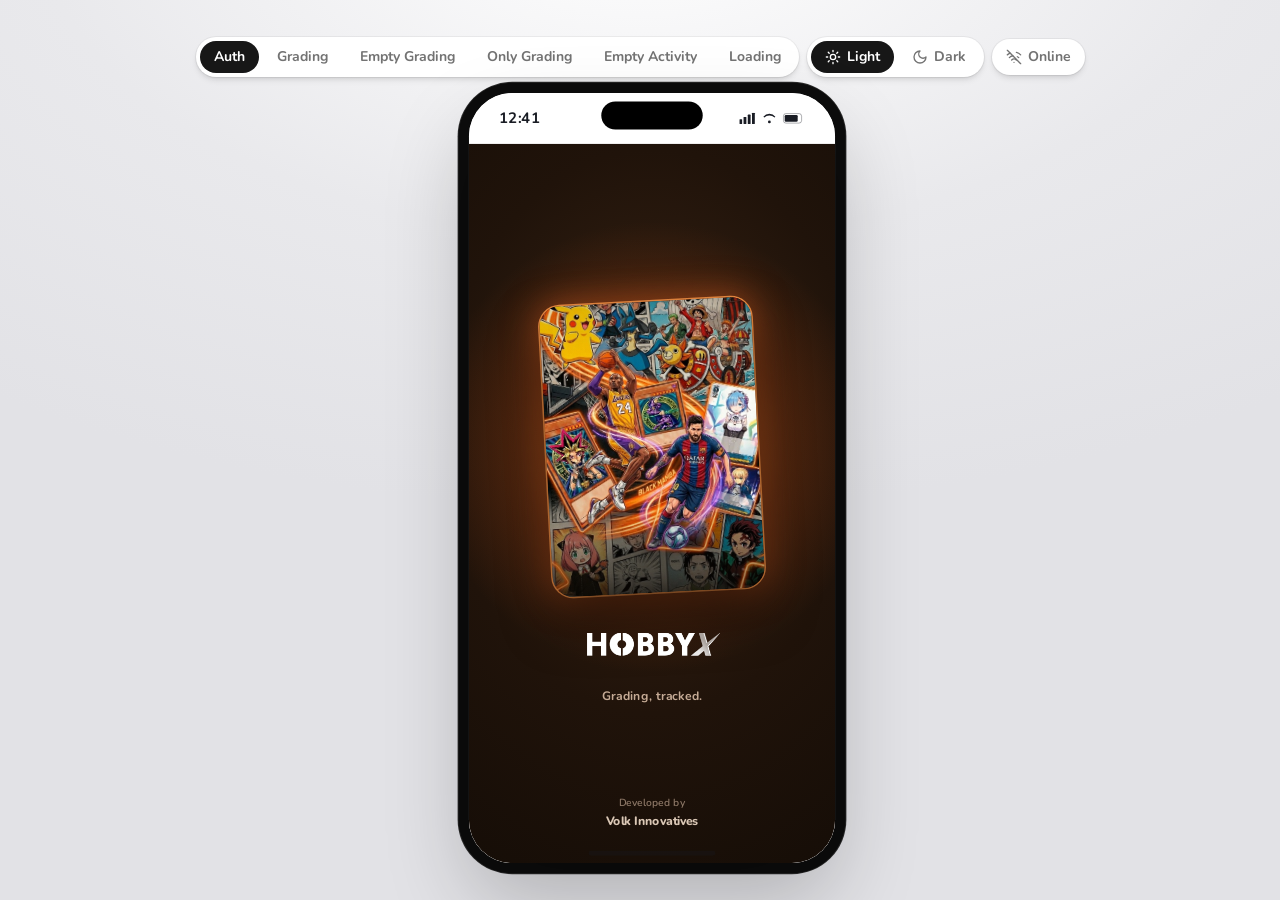
==== commit 937eb54a: "feat: design changes 2 updates" ====
--- a/index.html
+++ b/index.html
@@ -3,10 +3,11 @@
 <head>
 <meta charset="utf-8">
 <meta name="viewport" content="width=device-width, initial-scale=1, viewport-fit=cover">
-<title>HobbyX · Grading App</title>
+<meta name="theme-color" content="#FF6400">
+<title>HobbyX — Grading</title>
 <link rel="preconnect" href="https://fonts.googleapis.com">
 <link rel="preconnect" href="https://fonts.gstatic.com" crossorigin>
-<link href="https://fonts.googleapis.com/css2?family=Nunito:wght@400;500;600;700;800&display=swap" rel="stylesheet">
+<link href="https://fonts.googleapis.com/css2?family=Nunito:ital,wght@0,400;0,500;0,600;0,700;0,800;0,900;1,400&display=swap" rel="stylesheet">
 <link rel="preload" as="image" href="assets/splash-collage.jpg">
 <link rel="preload" as="image" href="assets/hobbyx-logo-white.png">
 <link rel="stylesheet" href="styles.css">
@@ -14,15 +15,9 @@
 <body>
 <div id="root"></div>
 
-<!-- Dropped-image data + the <image-slot> element (no host required) -->
-<script src="assets/image-slots-data.js"></script>
 <script src="assets/image-slot.js"></script>
-
-<!-- React (production UMD, vendored locally) -->
 <script src="assets/react.production.min.js"></script>
 <script src="assets/react-dom.production.min.js"></script>
-
-<!-- App (JSX precompiled to plain JS — no Babel, no runtime transforms) -->
 <script src="script.js"></script>
 </body>
 </html>
--- a/styles.css
+++ b/styles.css
@@ -1,453 +1,23 @@
-/* ============================================================
-   HobbyX — production stylesheet
-   1) Tailwind v3.4.17 (precompiled, complete utility set for current source)
-   2) reveal.css (grade-reveal animation)
-   3) App tokens, theme variables, custom component CSS
-   Regenerated from live source via Tailwind engine — no runtime transforms.
-   ============================================================ */
-
-/* ---- 1. Tailwind (compiled) ---- */
-html, body { background: none; }
-*, ::before, ::after { --tw-border-spacing-x: 0; --tw-border-spacing-y: 0; --tw-translate-x: 0; --tw-translate-y: 0; --tw-rotate: 0; --tw-skew-x: 0; --tw-skew-y: 0; --tw-scale-x: 1; --tw-scale-y: 1; --tw-pan-x: ; --tw-pan-y: ; --tw-pinch-zoom: ; --tw-scroll-snap-strictness: proximity; --tw-gradient-from-position: ; --tw-gradient-via-position: ; --tw-gradient-to-position: ; --tw-ordinal: ; --tw-slashed-zero: ; --tw-numeric-figure: ; --tw-numeric-spacing: ; --tw-numeric-fraction: ; --tw-ring-inset: ; --tw-ring-offset-width: 0px; --tw-ring-offset-color: #fff; --tw-ring-color: rgb(59 130 246 / 0.5); --tw-ring-offset-shadow: 0 0 #0000; --tw-ring-shadow: 0 0 #0000; --tw-shadow: 0 0 #0000; --tw-shadow-colored: 0 0 #0000; --tw-blur: ; --tw-brightness: ; --tw-contrast: ; --tw-grayscale: ; --tw-hue-rotate: ; --tw-invert: ; --tw-saturate: ; --tw-sepia: ; --tw-drop-shadow: ; --tw-backdrop-blur: ; --tw-backdrop-brightness: ; --tw-backdrop-contrast: ; --tw-backdrop-grayscale: ; --tw-backdrop-hue-rotate: ; --tw-backdrop-invert: ; --tw-backdrop-opacity: ; --tw-backdrop-saturate: ; --tw-backdrop-sepia: ; --tw-contain-size: ; --tw-contain-layout: ; --tw-contain-paint: ; --tw-contain-style: ; }
-::backdrop { --tw-border-spacing-x: 0; --tw-border-spacing-y: 0; --tw-translate-x: 0; --tw-translate-y: 0; --tw-rotate: 0; --tw-skew-x: 0; --tw-skew-y: 0; --tw-scale-x: 1; --tw-scale-y: 1; --tw-pan-x: ; --tw-pan-y: ; --tw-pinch-zoom: ; --tw-scroll-snap-strictness: proximity; --tw-gradient-from-position: ; --tw-gradient-via-position: ; --tw-gradient-to-position: ; --tw-ordinal: ; --tw-slashed-zero: ; --tw-numeric-figure: ; --tw-numeric-spacing: ; --tw-numeric-fraction: ; --tw-ring-inset: ; --tw-ring-offset-width: 0px; --tw-ring-offset-color: #fff; --tw-ring-color: rgb(59 130 246 / 0.5); --tw-ring-offset-shadow: 0 0 #0000; --tw-ring-shadow: 0 0 #0000; --tw-shadow: 0 0 #0000; --tw-shadow-colored: 0 0 #0000; --tw-blur: ; --tw-brightness: ; --tw-contrast: ; --tw-grayscale: ; --tw-hue-rotate: ; --tw-invert: ; --tw-saturate: ; --tw-sepia: ; --tw-drop-shadow: ; --tw-backdrop-blur: ; --tw-backdrop-brightness: ; --tw-backdrop-contrast: ; --tw-backdrop-grayscale: ; --tw-backdrop-hue-rotate: ; --tw-backdrop-invert: ; --tw-backdrop-opacity: ; --tw-backdrop-saturate: ; --tw-backdrop-sepia: ; --tw-contain-size: ; --tw-contain-layout: ; --tw-contain-paint: ; --tw-contain-style: ; }
-*, ::after, ::before { box-sizing: border-box; border-width: 0px; border-style: solid; border-color: rgb(229, 231, 235); }
-::after, ::before { --tw-content: ""; }
-:host, html { line-height: 1.5; tab-size: 4; font-family: Nunito, "PingFang HK", "Microsoft JhengHei", "Noto Sans HK", ui-sans-serif, system-ui, sans-serif; font-feature-settings: normal; font-variation-settings: normal; }
-body { margin: 0px; line-height: inherit; }
-hr { height: 0px; color: inherit; border-top-width: 1px; }
-abbr:where([title]) { text-decoration: underline dotted; }
-h1, h2, h3, h4, h5, h6 { font-size: inherit; font-weight: inherit; }
-a { color: inherit; text-decoration: inherit; }
-b, strong { font-weight: bolder; }
-code, kbd, pre, samp { font-family: ui-monospace, SFMono-Regular, Menlo, Monaco, Consolas, "Liberation Mono", "Courier New", monospace; font-feature-settings: normal; font-variation-settings: normal; font-size: 1em; }
-small { font-size: 80%; }
-sub, sup { font-size: 75%; line-height: 0; position: relative; vertical-align: baseline; }
-sub { bottom: -0.25em; }
-sup { top: -0.5em; }
-table { text-indent: 0px; border-color: inherit; border-collapse: collapse; }
-button, input, optgroup, select, textarea { font-family: inherit; font-feature-settings: inherit; font-variation-settings: inherit; font-size: 100%; font-weight: inherit; line-height: inherit; letter-spacing: inherit; color: inherit; margin: 0px; padding: 0px; }
-button, select { text-transform: none; }
-button, input:where([type="button"]), input:where([type="reset"]), input:where([type="submit"]) { appearance: button; background-color: transparent; background-image: none; }
-progress { vertical-align: baseline; }
-::-webkit-inner-spin-button, ::-webkit-outer-spin-button { height: auto; }
-[type="search"] { appearance: textfield; outline-offset: -2px; }
-::-webkit-search-decoration { appearance: none; }
-::file-selector-button { appearance: button; font-style: inherit; font-variant-caps: inherit; font-weight: inherit; font-width: inherit; font-size: inherit; line-height: inherit; font-family: inherit; font-size-adjust: inherit; font-kerning: inherit; font-variant-alternates: inherit; font-variant-ligatures: inherit; font-variant-numeric: inherit; font-variant-east-asian: inherit; font-variant-position: inherit; font-variant-emoji: inherit; font-feature-settings: inherit; font-optical-sizing: inherit; font-variation-settings: inherit; }
-summary { display: list-item; }
-blockquote, dd, dl, figure, h1, h2, h3, h4, h5, h6, hr, p, pre { margin: 0px; }
-fieldset { margin: 0px; padding: 0px; }
-legend { padding: 0px; }
-menu, ol, ul { list-style: none; margin: 0px; padding: 0px; }
-dialog { padding: 0px; }
-textarea { resize: vertical; }
-input::placeholder, textarea::placeholder { opacity: 1; color: rgb(156, 163, 175); }
-[role="button"], button { cursor: pointer; }
-:disabled { cursor: default; }
-audio, canvas, embed, iframe, img, object, svg, video { display: block; vertical-align: middle; }
-img, video { max-width: 100%; height: auto; }
-[hidden]:where(:not([hidden="until-found"])) { display: none; }
-.pointer-events-none { pointer-events: none; }
-.pointer-events-auto { pointer-events: auto; }
-.fixed { position: fixed; }
-.absolute { position: absolute; }
-.relative { position: relative; }
-.inset-0 { inset: 0px; }
-.inset-x-0 { left: 0px; right: 0px; }
-.inset-y-0 { top: 0px; bottom: 0px; }
-.bottom-12 { bottom: 3rem; }
-.bottom-2 { bottom: 0.5rem; }
-.left-1\/2 { left: 50%; }
-.left-3 { left: 0.75rem; }
-.right-0 { right: 0px; }
-.right-1\.5 { right: 0.375rem; }
-.right-2 { right: 0.5rem; }
-.right-3 { right: 0.75rem; }
-.right-5 { right: 1.25rem; }
-.top-1\.5 { top: 0.375rem; }
-.top-1\/2 { top: 50%; }
-.top-2 { top: 0.5rem; }
-.top-3 { top: 0.75rem; }
-.top-\[9px\] { top: 9px; }
-.top-full { top: 100%; }
-.z-10 { z-index: 10; }
-.z-20 { z-index: 20; }
-.z-30 { z-index: 30; }
-.z-40 { z-index: 40; }
-.z-50 { z-index: 50; }
-.z-\[70\] { z-index: 70; }
-.-mx-5 { margin-left: -1.25rem; margin-right: -1.25rem; }
-.mx-5 { margin-left: 1.25rem; margin-right: 1.25rem; }
-.mx-auto { margin-left: auto; margin-right: auto; }
-.my-1 { margin-top: 0.25rem; margin-bottom: 0.25rem; }
-.my-2 { margin-top: 0.5rem; margin-bottom: 0.5rem; }
-.mb-1\.5 { margin-bottom: 0.375rem; }
-.mb-2 { margin-bottom: 0.5rem; }
-.mb-3 { margin-bottom: 0.75rem; }
-.ml-auto { margin-left: auto; }
-.mt-0\.5 { margin-top: 0.125rem; }
-.mt-1 { margin-top: 0.25rem; }
-.mt-1\.5 { margin-top: 0.375rem; }
-.mt-2 { margin-top: 0.5rem; }
-.mt-2\.5 { margin-top: 0.625rem; }
-.mt-3 { margin-top: 0.75rem; }
-.mt-4 { margin-top: 1rem; }
-.mt-5 { margin-top: 1.25rem; }
-.mt-6 { margin-top: 1.5rem; }
-.mt-7 { margin-top: 1.75rem; }
-.mt-8 { margin-top: 2rem; }
-.mt-\[6\%\] { margin-top: 6%; }
-.mt-px { margin-top: 1px; }
-.line-clamp-2 { overflow: hidden; display: -webkit-box; -webkit-box-orient: vertical; -webkit-line-clamp: 2; }
-.block { display: block; }
-.inline-block { display: inline-block; }
-.flex { display: flex; }
-.inline-flex { display: inline-flex; }
-.grid { display: grid; }
-.aspect-\[5\/7\] { aspect-ratio: 5 / 7; }
-.h-1 { height: 0.25rem; }
-.h-1\.5 { height: 0.375rem; }
-.h-10 { height: 2.5rem; }
-.h-11 { height: 2.75rem; }
-.h-12 { height: 3rem; }
-.h-14 { height: 3.5rem; }
-.h-16 { height: 4rem; }
-.h-2 { height: 0.5rem; }
-.h-2\.5 { height: 0.625rem; }
-.h-3 { height: 0.75rem; }
-.h-3\.5 { height: 0.875rem; }
-.h-4 { height: 1rem; }
-.h-5 { height: 1.25rem; }
-.h-6 { height: 1.5rem; }
-.h-7 { height: 1.75rem; }
-.h-8 { height: 2rem; }
-.h-9 { height: 2.25rem; }
-.h-\[18px\] { height: 18px; }
-.h-\[20px\] { height: 20px; }
-.h-\[22px\] { height: 22px; }
-.h-\[26px\] { height: 26px; }
-.h-\[30px\] { height: 30px; }
-.h-\[3px\] { height: 3px; }
-.h-\[54px\] { height: 54px; }
-.h-\[5px\] { height: 5px; }
-.h-\[72px\] { height: 72px; }
-.h-\[74px\] { height: 74px; }
-.h-\[84px\] { height: 84px; }
-.h-\[92px\] { height: 92px; }
-.h-full { height: 100%; }
-.max-h-56 { max-height: 14rem; }
-.min-h-0 { min-height: 0px; }
-.min-h-\[26px\] { min-height: 26px; }
-.min-h-full { min-height: 100%; }
-.w-0\.5 { width: 0.125rem; }
-.w-1 { width: 0.25rem; }
-.w-1\.5 { width: 0.375rem; }
-.w-10 { width: 2.5rem; }
-.w-14 { width: 3.5rem; }
-.w-16 { width: 4rem; }
-.w-2 { width: 0.5rem; }
-.w-2\.5 { width: 0.625rem; }
-.w-3 { width: 0.75rem; }
-.w-3\.5 { width: 0.875rem; }
-.w-4 { width: 1rem; }
-.w-5 { width: 1.25rem; }
-.w-56 { width: 14rem; }
-.w-6 { width: 1.5rem; }
-.w-7 { width: 1.75rem; }
-.w-8 { width: 2rem; }
-.w-9 { width: 2.25rem; }
-.w-\[108px\] { width: 108px; }
-.w-\[135px\] { width: 135px; }
-.w-\[18px\] { width: 18px; }
-.w-\[20px\] { width: 20px; }
-.w-\[228px\] { width: 228px; }
-.w-\[22px\] { width: 22px; }
-.w-\[42\%\] { width: 42%; }
-.w-\[44px\] { width: 44px; }
-.w-\[47\%\] { width: 47%; }
-.w-\[53px\] { width: 53px; }
-.w-\[60px\] { width: 60px; }
-.w-\[66px\] { width: 66px; }
-.w-\[72px\] { width: 72px; }
-.w-auto { width: auto; }
-.w-full { width: 100%; }
-.w-px { width: 1px; }
-.min-w-0 { min-width: 0px; }
-.min-w-\[18px\] { min-width: 18px; }
-.max-w-\[130px\] { max-width: 130px; }
-.max-w-\[260px\] { max-width: 260px; }
-.max-w-\[300px\] { max-width: 300px; }
-.max-w-full { max-width: 100%; }
-.flex-1 { flex: 1 1 0%; }
-.shrink-0 { flex-shrink: 0; }
-.-translate-x-1\/2 { --tw-translate-x: -50%; transform: translate(var(--tw-translate-x), var(--tw-translate-y)) rotate(var(--tw-rotate)) skewX(var(--tw-skew-x)) skewY(var(--tw-skew-y)) scaleX(var(--tw-scale-x)) scaleY(var(--tw-scale-y)); }
-.-translate-y-1\/2 { --tw-translate-y: -50%; transform: translate(var(--tw-translate-x), var(--tw-translate-y)) rotate(var(--tw-rotate)) skewX(var(--tw-skew-x)) skewY(var(--tw-skew-y)) scaleX(var(--tw-scale-x)) scaleY(var(--tw-scale-y)); }
-.translate-x-\[21px\] { --tw-translate-x: 21px; transform: translate(var(--tw-translate-x), var(--tw-translate-y)) rotate(var(--tw-rotate)) skewX(var(--tw-skew-x)) skewY(var(--tw-skew-y)) scaleX(var(--tw-scale-x)) scaleY(var(--tw-scale-y)); }
-.translate-x-\[3px\] { --tw-translate-x: 3px; transform: translate(var(--tw-translate-x), var(--tw-translate-y)) rotate(var(--tw-rotate)) skewX(var(--tw-skew-x)) skewY(var(--tw-skew-y)) scaleX(var(--tw-scale-x)) scaleY(var(--tw-scale-y)); }
-.cursor-default { cursor: default; }
-.cursor-not-allowed { cursor: not-allowed; }
-.cursor-pointer { cursor: pointer; }
-.grid-cols-2 { grid-template-columns: repeat(2, minmax(0px, 1fr)); }
-.grid-cols-\[24px_1fr_auto\] { grid-template-columns: 24px 1fr auto; }
-.flex-col { flex-direction: column; }
-.items-start { align-items: flex-start; }
-.items-end { align-items: flex-end; }
-.items-center { align-items: center; }
-.items-stretch { align-items: stretch; }
-.justify-center { justify-content: center; }
-.justify-between { justify-content: space-between; }
-.gap-0\.5 { gap: 0.125rem; }
-.gap-1 { gap: 0.25rem; }
-.gap-1\.5 { gap: 0.375rem; }
-.gap-2 { gap: 0.5rem; }
-.gap-2\.5 { gap: 0.625rem; }
-.gap-3 { gap: 0.75rem; }
-.gap-3\.5 { gap: 0.875rem; }
-.gap-4 { gap: 1rem; }
-.gap-x-3\.5 { column-gap: 0.875rem; }
-.space-y-1\.5 > :not([hidden]) ~ :not([hidden]) { --tw-space-y-reverse: 0; margin-top: calc(0.375rem * calc(1 - var(--tw-space-y-reverse))); margin-bottom: calc(0.375rem * var(--tw-space-y-reverse)); }
-.space-y-2\.5 > :not([hidden]) ~ :not([hidden]) { --tw-space-y-reverse: 0; margin-top: calc(0.625rem * calc(1 - var(--tw-space-y-reverse))); margin-bottom: calc(0.625rem * var(--tw-space-y-reverse)); }
-.space-y-3 > :not([hidden]) ~ :not([hidden]) { --tw-space-y-reverse: 0; margin-top: calc(0.75rem * calc(1 - var(--tw-space-y-reverse))); margin-bottom: calc(0.75rem * var(--tw-space-y-reverse)); }
-.space-y-4 > :not([hidden]) ~ :not([hidden]) { --tw-space-y-reverse: 0; margin-top: calc(1rem * calc(1 - var(--tw-space-y-reverse))); margin-bottom: calc(1rem * var(--tw-space-y-reverse)); }
-.divide-x > :not([hidden]) ~ :not([hidden]) { --tw-divide-x-reverse: 0; border-right-width: calc(1px * var(--tw-divide-x-reverse)); border-left-width: calc(1px * calc(1 - var(--tw-divide-x-reverse))); }
-.divide-border > :not([hidden]) ~ :not([hidden]) { border-color: hsl(var(--border)); }
-.self-center { align-self: center; }
-.self-stretch { align-self: stretch; }
-.overflow-hidden { overflow: hidden; }
-.overflow-x-auto { overflow-x: auto; }
-.overflow-y-auto { overflow-y: auto; }
-.truncate { overflow: hidden; text-overflow: ellipsis; white-space: nowrap; }
-.whitespace-nowrap { white-space: nowrap; }
-.rounded { border-radius: 0.25rem; }
-.rounded-\[10px\] { border-radius: 10px; }
-.rounded-\[18px\] { border-radius: 18px; }
-.rounded-\[2px\] { border-radius: 2px; }
-.rounded-\[3px\] { border-radius: 3px; }
-.rounded-full { border-radius: 9999px; }
-.rounded-lg { border-radius: var(--radius); }
-.rounded-md { border-radius: calc(var(--radius) - 2px); }
-.rounded-sm { border-radius: calc(var(--radius) - 4px); }
-.rounded-xl { border-radius: 0.75rem; }
-.rounded-l-md { border-top-left-radius: calc(var(--radius) - 2px); border-bottom-left-radius: calc(var(--radius) - 2px); }
-.rounded-r-md { border-top-right-radius: calc(var(--radius) - 2px); border-bottom-right-radius: calc(var(--radius) - 2px); }
-.border { border-width: 1px; }
-.border-2 { border-width: 2px; }
-.border-b { border-bottom-width: 1px; }
-.border-t { border-top-width: 1px; }
-.border-dashed { border-style: dashed; }
-.border-amber-400\/40 { border-color: rgba(251, 191, 36, 0.4); }
-.border-border { border-color: hsl(var(--border)); }
-.border-foreground { border-color: hsl(var(--foreground)); }
-.border-input { border-color: hsl(var(--input)); }
-.border-red-400 { --tw-border-opacity: 1; border-color: rgb(248 113 113 / var(--tw-border-opacity, 1)); }
-.border-red-400\/40 { border-color: rgba(248, 113, 113, 0.4); }
-.border-ring { border-color: hsl(var(--ring)); }
-.bg-accent\/60 { background-color: hsl(var(--accent) / 0.6); }
-.bg-amber-400\/\[0\.08\] { background-color: rgba(251, 191, 36, 0.08); }
-.bg-amber-500 { --tw-bg-opacity: 1; background-color: rgb(245 158 11 / var(--tw-bg-opacity, 1)); }
-.bg-background { background-color: hsl(var(--background)); }
-.bg-badge-done\/10 { background-color: hsl(var(--badge-done-bg) / 0.1); }
-.bg-badge-neutral { background-color: hsl(var(--badge-neutral-bg)); }
-.bg-badge-ready\/10 { background-color: hsl(var(--badge-ready-bg) / 0.1); }
-.bg-black { --tw-bg-opacity: 1; background-color: rgb(0 0 0 / var(--tw-bg-opacity, 1)); }
-.bg-border { background-color: hsl(var(--border)); }
-.bg-card { background-color: hsl(var(--card)); }
-.bg-current { background-color: currentcolor; }
-.bg-foreground { background-color: hsl(var(--foreground)); }
-.bg-foreground\/10 { background-color: hsl(var(--foreground) / 0.1); }
-.bg-foreground\/30 { background-color: hsl(var(--foreground) / 0.3); }
-.bg-foreground\/70 { background-color: hsl(var(--foreground) / 0.7); }
-.bg-input { background-color: hsl(var(--input)); }
-.bg-muted { background-color: hsl(var(--muted)); }
-.bg-muted-foreground\/50 { background-color: hsl(var(--muted-foreground) / 0.5); }
-.bg-muted\/40 { background-color: hsl(var(--muted) / 0.4); }
-.bg-muted\/60 { background-color: hsl(var(--muted) / 0.6); }
-.bg-neutral-200 { --tw-bg-opacity: 1; background-color: rgb(229 229 229 / var(--tw-bg-opacity, 1)); }
-.bg-neutral-800 { --tw-bg-opacity: 1; background-color: rgb(38 38 38 / var(--tw-bg-opacity, 1)); }
-.bg-neutral-900 { --tw-bg-opacity: 1; background-color: rgb(23 23 23 / var(--tw-bg-opacity, 1)); }
-.bg-popover { background-color: hsl(var(--popover)); }
-.bg-primary { background-color: hsl(var(--primary)); }
-.bg-primary\/10 { background-color: hsl(var(--primary) / 0.1); }
-.bg-primary\/\[0\.035\] { background-color: hsl(var(--primary) / 0.035); }
-.bg-red-500 { --tw-bg-opacity: 1; background-color: rgb(239 68 68 / var(--tw-bg-opacity, 1)); }
-.bg-red-500\/\[0\.07\] { background-color: rgba(239, 68, 68, 0.07); }
-.bg-secondary { background-color: hsl(var(--secondary)); }
-.bg-success { background-color: hsl(var(--success)); }
-.bg-success\/10 { background-color: hsl(var(--success) / 0.1); }
-.bg-success\/15 { background-color: hsl(var(--success) / 0.15); }
-.bg-transparent { background-color: transparent; }
-.bg-white { --tw-bg-opacity: 1; background-color: rgb(255 255 255 / var(--tw-bg-opacity, 1)); }
-.object-cover { object-fit: cover; }
-.p-0\.5 { padding: 0.125rem; }
-.p-1 { padding: 0.25rem; }
-.p-3 { padding: 0.75rem; }
-.p-3\.5 { padding: 0.875rem; }
-.p-4 { padding: 1rem; }
-.p-7 { padding: 1.75rem; }
-.px-1 { padding-left: 0.25rem; padding-right: 0.25rem; }
-.px-1\.5 { padding-left: 0.375rem; padding-right: 0.375rem; }
-.px-2 { padding-left: 0.5rem; padding-right: 0.5rem; }
-.px-2\.5 { padding-left: 0.625rem; padding-right: 0.625rem; }
-.px-3 { padding-left: 0.75rem; padding-right: 0.75rem; }
-.px-3\.5 { padding-left: 0.875rem; padding-right: 0.875rem; }
-.px-4 { padding-left: 1rem; padding-right: 1rem; }
-.px-5 { padding-left: 1.25rem; padding-right: 1.25rem; }
-.px-6 { padding-left: 1.5rem; padding-right: 1.5rem; }
-.px-7 { padding-left: 1.75rem; padding-right: 1.75rem; }
-.px-8 { padding-left: 2rem; padding-right: 2rem; }
-.py-0\.5 { padding-top: 0.125rem; padding-bottom: 0.125rem; }
-.py-1 { padding-top: 0.25rem; padding-bottom: 0.25rem; }
-.py-1\.5 { padding-top: 0.375rem; padding-bottom: 0.375rem; }
-.py-12 { padding-top: 3rem; padding-bottom: 3rem; }
-.py-14 { padding-top: 3.5rem; padding-bottom: 3.5rem; }
-.py-2 { padding-top: 0.5rem; padding-bottom: 0.5rem; }
-.py-2\.5 { padding-top: 0.625rem; padding-bottom: 0.625rem; }
-.py-3 { padding-top: 0.75rem; padding-bottom: 0.75rem; }
-.py-3\.5 { padding-top: 0.875rem; padding-bottom: 0.875rem; }
-.py-4 { padding-top: 1rem; padding-bottom: 1rem; }
-.py-8 { padding-top: 2rem; padding-bottom: 2rem; }
-.pb-1 { padding-bottom: 0.25rem; }
-.pb-2 { padding-bottom: 0.5rem; }
-.pb-3 { padding-bottom: 0.75rem; }
-.pb-4 { padding-bottom: 1rem; }
-.pb-5 { padding-bottom: 1.25rem; }
-.pb-8 { padding-bottom: 2rem; }
-.pl-3 { padding-left: 0.75rem; }
-.pl-9 { padding-left: 2.25rem; }
-.pr-2 { padding-right: 0.5rem; }
-.pr-3 { padding-right: 0.75rem; }
-.pr-7 { padding-right: 1.75rem; }
-.pt-1 { padding-top: 0.25rem; }
-.pt-2 { padding-top: 0.5rem; }
-.pt-3 { padding-top: 0.75rem; }
-.pt-5 { padding-top: 1.25rem; }
-.text-left { text-align: left; }
-.text-center { text-align: center; }
-.text-right { text-align: right; }
-.text-2xl { font-size: 1.5rem; line-height: 2rem; }
-.text-\[10px\] { font-size: 10px; }
-.text-\[11px\] { font-size: 11px; }
-.text-\[12px\] { font-size: 12px; }
-.text-\[13px\] { font-size: 13px; }
-.text-\[15px\] { font-size: 15px; }
-.text-\[17px\] { font-size: 17px; }
-.text-\[20px\] { font-size: 20px; }
-.text-\[24px\] { font-size: 24px; }
-.text-\[26px\] { font-size: 26px; }
-.text-\[28px\] { font-size: 28px; }
-.text-\[8\.5px\] { font-size: 8.5px; }
-.text-\[8px\] { font-size: 8px; }
-.text-\[9px\] { font-size: 9px; }
-.text-base { font-size: 1rem; line-height: 1.5rem; }
-.text-lg { font-size: 1.125rem; line-height: 1.75rem; }
-.text-sm { font-size: 0.875rem; line-height: 1.25rem; }
-.text-xl { font-size: 1.25rem; line-height: 1.75rem; }
-.text-xs { font-size: 0.75rem; line-height: 1rem; }
-.font-black { font-weight: 900; }
-.font-bold { font-weight: 700; }
-.font-extrabold { font-weight: 800; }
-.font-medium { font-weight: 500; }
-.font-semibold { font-weight: 600; }
-.uppercase { text-transform: uppercase; }
-.tabular-nums { --tw-numeric-spacing: tabular-nums; font-variant-numeric: var(--tw-ordinal) var(--tw-slashed-zero) var(--tw-numeric-figure) var(--tw-numeric-spacing) var(--tw-numeric-fraction); }
-.leading-\[1\.15\] { line-height: 1.15; }
-.leading-none { line-height: 1; }
-.leading-relaxed { line-height: 1.625; }
-.leading-snug { line-height: 1.375; }
-.leading-tight { line-height: 1.25; }
-.tracking-tight { letter-spacing: -0.025em; }
-.tracking-wide { letter-spacing: 0.025em; }
-.tracking-wider { letter-spacing: 0.05em; }
-.\!text-white { --tw-text-opacity: 1 !important; color: rgb(255 255 255 / var(--tw-text-opacity, 1)) !important; }
-.text-\[\#c8102e\] { --tw-text-opacity: 1; color: rgb(200 16 46 / var(--tw-text-opacity, 1)); }
-.text-amber-500 { --tw-text-opacity: 1; color: rgb(245 158 11 / var(--tw-text-opacity, 1)); }
-.text-amber-700 { --tw-text-opacity: 1; color: rgb(180 83 9 / var(--tw-text-opacity, 1)); }
-.text-background { color: hsl(var(--background)); }
-.text-badge-done { color: hsl(var(--badge-done-bg)); }
-.text-badge-neutral-foreground { color: hsl(var(--badge-neutral-fg)); }
-.text-badge-ready { color: hsl(var(--badge-ready-bg)); }
-.text-foreground { color: hsl(var(--foreground)); }
-.text-muted-foreground { color: hsl(var(--muted-foreground)); }
-.text-muted-foreground\/60 { color: hsl(var(--muted-foreground) / 0.6); }
-.text-muted-foreground\/70 { color: hsl(var(--muted-foreground) / 0.7); }
-.text-muted-foreground\/80 { color: hsl(var(--muted-foreground) / 0.8); }
-.text-muted-foreground\/90 { color: hsl(var(--muted-foreground) / 0.9); }
-.text-neutral-500 { --tw-text-opacity: 1; color: rgb(115 115 115 / var(--tw-text-opacity, 1)); }
-.text-neutral-700 { --tw-text-opacity: 1; color: rgb(64 64 64 / var(--tw-text-opacity, 1)); }
-.text-neutral-800 { --tw-text-opacity: 1; color: rgb(38 38 38 / var(--tw-text-opacity, 1)); }
-.text-neutral-900 { --tw-text-opacity: 1; color: rgb(23 23 23 / var(--tw-text-opacity, 1)); }
-.text-popover-foreground { color: hsl(var(--popover-foreground)); }
-.text-primary { color: hsl(var(--primary)); }
-.text-primary-foreground { color: hsl(var(--primary-foreground)); }
-.text-red-500 { --tw-text-opacity: 1; color: rgb(239 68 68 / var(--tw-text-opacity, 1)); }
-.text-red-600 { --tw-text-opacity: 1; color: rgb(220 38 38 / var(--tw-text-opacity, 1)); }
-.text-secondary-foreground { color: hsl(var(--secondary-foreground)); }
-.text-success { color: hsl(var(--success)); }
-.text-white { --tw-text-opacity: 1; color: rgb(255 255 255 / var(--tw-text-opacity, 1)); }
-.opacity-40 { opacity: 0.4; }
-.opacity-50 { opacity: 0.5; }
-.opacity-60 { opacity: 0.6; }
-.opacity-70 { opacity: 0.7; }
-.shadow { --tw-shadow: 0 1px 3px 0 rgb(0 0 0 / 0.1), 0 1px 2px -1px rgb(0 0 0 / 0.1); --tw-shadow-colored: 0 1px 3px 0 var(--tw-shadow-color), 0 1px 2px -1px var(--tw-shadow-color); box-shadow: var(--tw-ring-offset-shadow, 0 0 #0000), var(--tw-ring-shadow, 0 0 #0000), var(--tw-shadow); }
-.shadow-lg { --tw-shadow: 0 10px 15px -3px rgb(0 0 0 / 0.1), 0 4px 6px -4px rgb(0 0 0 / 0.1); --tw-shadow-colored: 0 10px 15px -3px var(--tw-shadow-color), 0 4px 6px -4px var(--tw-shadow-color); box-shadow: var(--tw-ring-offset-shadow, 0 0 #0000), var(--tw-ring-shadow, 0 0 #0000), var(--tw-shadow); }
-.shadow-md { --tw-shadow: 0 4px 6px -1px rgb(0 0 0 / 0.1), 0 2px 4px -2px rgb(0 0 0 / 0.1); --tw-shadow-colored: 0 4px 6px -1px var(--tw-shadow-color), 0 2px 4px -2px var(--tw-shadow-color); box-shadow: var(--tw-ring-offset-shadow, 0 0 #0000), var(--tw-ring-shadow, 0 0 #0000), var(--tw-shadow); }
-.shadow-sm { --tw-shadow: 0 1px 2px 0 rgb(0 0 0 / 0.05); --tw-shadow-colored: 0 1px 2px 0 var(--tw-shadow-color); box-shadow: var(--tw-ring-offset-shadow, 0 0 #0000), var(--tw-ring-shadow, 0 0 #0000), var(--tw-shadow); }
-.shadow-xl { --tw-shadow: 0 20px 25px -5px rgb(0 0 0 / 0.1), 0 8px 10px -6px rgb(0 0 0 / 0.1); --tw-shadow-colored: 0 20px 25px -5px var(--tw-shadow-color), 0 8px 10px -6px var(--tw-shadow-color); box-shadow: var(--tw-ring-offset-shadow, 0 0 #0000), var(--tw-ring-shadow, 0 0 #0000), var(--tw-shadow); }
-.ring-1 { --tw-ring-offset-shadow: var(--tw-ring-inset) 0 0 0 var(--tw-ring-offset-width) var(--tw-ring-offset-color); --tw-ring-shadow: var(--tw-ring-inset) 0 0 0 calc(1px + var(--tw-ring-offset-width)) var(--tw-ring-color); box-shadow: var(--tw-ring-offset-shadow), var(--tw-ring-shadow), var(--tw-shadow, 0 0 #0000); }
-.ring-2 { --tw-ring-offset-shadow: var(--tw-ring-inset) 0 0 0 var(--tw-ring-offset-width) var(--tw-ring-offset-color); --tw-ring-shadow: var(--tw-ring-inset) 0 0 0 calc(2px + var(--tw-ring-offset-width)) var(--tw-ring-color); box-shadow: var(--tw-ring-offset-shadow), var(--tw-ring-shadow), var(--tw-shadow, 0 0 #0000); }
-.ring-4 { --tw-ring-offset-shadow: var(--tw-ring-inset) 0 0 0 var(--tw-ring-offset-width) var(--tw-ring-offset-color); --tw-ring-shadow: var(--tw-ring-inset) 0 0 0 calc(4px + var(--tw-ring-offset-width)) var(--tw-ring-color); box-shadow: var(--tw-ring-offset-shadow), var(--tw-ring-shadow), var(--tw-shadow, 0 0 #0000); }
-.ring-background { --tw-ring-color: hsl(var(--background)); }
-.ring-black\/5 { --tw-ring-color: rgb(0 0 0 / 0.05); }
-.ring-primary\/15 { --tw-ring-color: hsl(var(--primary) / 0.15); }
-.ring-ring\/30 { --tw-ring-color: hsl(var(--ring) / 0.3); }
-.ring-success\/15 { --tw-ring-color: hsl(var(--success) / 0.15); }
-.transition { transition-property: color, background-color, border-color, text-decoration-color, fill, stroke, opacity, box-shadow, transform, filter, backdrop-filter, text-decoration-color, -webkit-backdrop-filter; transition-timing-function: cubic-bezier(0.4, 0, 0.2, 1); transition-duration: 150ms; }
-.transition-all { transition-property: all; transition-timing-function: cubic-bezier(0.4, 0, 0.2, 1); transition-duration: 150ms; }
-.transition-colors { transition-property: color, background-color, border-color, text-decoration-color, fill, stroke, text-decoration-color; transition-timing-function: cubic-bezier(0.4, 0, 0.2, 1); transition-duration: 150ms; }
-.transition-opacity { transition-property: opacity; transition-timing-function: cubic-bezier(0.4, 0, 0.2, 1); transition-duration: 150ms; }
-.transition-shadow { transition-property: box-shadow; transition-timing-function: cubic-bezier(0.4, 0, 0.2, 1); transition-duration: 150ms; }
-.transition-transform { transition-property: transform; transition-timing-function: cubic-bezier(0.4, 0, 0.2, 1); transition-duration: 150ms; }
-.duration-500 { transition-duration: 500ms; }
-.ease-in-out { transition-timing-function: cubic-bezier(0.4, 0, 0.2, 1); }
-.placeholder\:font-normal::placeholder { font-weight: 400; }
-.placeholder\:text-muted-foreground::placeholder { color: hsl(var(--muted-foreground)); }
-.focus-within\:border-ring:focus-within { border-color: hsl(var(--ring)); }
-.focus-within\:ring-2:focus-within { --tw-ring-offset-shadow: var(--tw-ring-inset) 0 0 0 var(--tw-ring-offset-width) var(--tw-ring-offset-color); --tw-ring-shadow: var(--tw-ring-inset) 0 0 0 calc(2px + var(--tw-ring-offset-width)) var(--tw-ring-color); box-shadow: var(--tw-ring-offset-shadow), var(--tw-ring-shadow), var(--tw-shadow, 0 0 #0000); }
-.focus-within\:ring-ring\/30:focus-within { --tw-ring-color: hsl(var(--ring) / 0.3); }
-.hover\:border-foreground\/15:hover { border-color: hsl(var(--foreground) / 0.15); }
-.hover\:\!bg-white\/10:hover { background-color: rgba(255, 255, 255, 0.1) !important; }
-.hover\:bg-accent:hover { background-color: hsl(var(--accent)); }
-.hover\:bg-accent\/40:hover { background-color: hsl(var(--accent) / 0.4); }
-.hover\:bg-foreground\/90:hover { background-color: hsl(var(--foreground) / 0.9); }
-.hover\:bg-muted:hover { background-color: hsl(var(--muted)); }
-.hover\:bg-primary\/90:hover { background-color: hsl(var(--primary) / 0.9); }
-.hover\:bg-secondary\/80:hover { background-color: hsl(var(--secondary) / 0.8); }
-.hover\:text-foreground:hover { color: hsl(var(--foreground)); }
-.focus\:border-ring:focus { border-color: hsl(var(--ring)); }
-.focus\:outline-none:focus { outline: 2px solid transparent; outline-offset: 2px; }
-.focus\:ring-2:focus { --tw-ring-offset-shadow: var(--tw-ring-inset) 0 0 0 var(--tw-ring-offset-width) var(--tw-ring-offset-color); --tw-ring-shadow: var(--tw-ring-inset) 0 0 0 calc(2px + var(--tw-ring-offset-width)) var(--tw-ring-color); box-shadow: var(--tw-ring-offset-shadow), var(--tw-ring-shadow), var(--tw-shadow, 0 0 #0000); }
-.focus\:ring-ring\/30:focus { --tw-ring-color: hsl(var(--ring) / 0.3); }
-.active\:scale-95:active { --tw-scale-x: .95; --tw-scale-y: .95; transform: translate(var(--tw-translate-x), var(--tw-translate-y)) rotate(var(--tw-rotate)) skewX(var(--tw-skew-x)) skewY(var(--tw-skew-y)) scaleX(var(--tw-scale-x)) scaleY(var(--tw-scale-y)); }
-.active\:scale-\[\.995\]:active { --tw-scale-x: .995; --tw-scale-y: .995; transform: translate(var(--tw-translate-x), var(--tw-translate-y)) rotate(var(--tw-rotate)) skewX(var(--tw-skew-x)) skewY(var(--tw-skew-y)) scaleX(var(--tw-scale-x)) scaleY(var(--tw-scale-y)); }
-.active\:scale-\[.99\]:active { --tw-scale-x: .99; --tw-scale-y: .99; transform: translate(var(--tw-translate-x), var(--tw-translate-y)) rotate(var(--tw-rotate)) skewX(var(--tw-skew-x)) skewY(var(--tw-skew-y)) scaleX(var(--tw-scale-x)) scaleY(var(--tw-scale-y)); }
-.active\:bg-muted:active { background-color: hsl(var(--muted)); }
-.active\:opacity-60:active { opacity: 0.6; }
-.disabled\:pointer-events-none:disabled { pointer-events: none; }
-.disabled\:opacity-50:disabled { opacity: 0.5; }
-.group:hover .group-hover\:translate-x-0\.5 { --tw-translate-x: 0.125rem; transform: translate(var(--tw-translate-x), var(--tw-translate-y)) rotate(var(--tw-rotate)) skewX(var(--tw-skew-x)) skewY(var(--tw-skew-y)) scaleX(var(--tw-scale-x)) scaleY(var(--tw-scale-y)); }
-.dark\:bg-neutral-700:is(.dark *) { --tw-bg-opacity: 1; background-color: rgb(64 64 64 / var(--tw-bg-opacity, 1)); }
-.dark\:text-amber-400:is(.dark *) { --tw-text-opacity: 1; color: rgb(251 191 36 / var(--tw-text-opacity, 1)); }
-.dark\:text-red-400:is(.dark *) { --tw-text-opacity: 1; color: rgb(248 113 113 / var(--tw-text-opacity, 1)); }
-.dark\:brightness-0:is(.dark *) { --tw-brightness: brightness(0); filter: var(--tw-blur) var(--tw-brightness) var(--tw-contrast) var(--tw-grayscale) var(--tw-hue-rotate) var(--tw-invert) var(--tw-saturate) var(--tw-sepia) var(--tw-drop-shadow); }
-.dark\:invert:is(.dark *) { --tw-invert: invert(100%); filter: var(--tw-blur) var(--tw-brightness) var(--tw-contrast) var(--tw-grayscale) var(--tw-hue-rotate) var(--tw-invert) var(--tw-saturate) var(--tw-sepia) var(--tw-drop-shadow); }
-
-
-/* ---- 2. Grade-reveal ---- */
+/* ===== Tailwind (static, prebuilt — no runtime) ===== */
+*, ::before, ::after{--tw-border-spacing-x:0;--tw-border-spacing-y:0;--tw-translate-x:0;--tw-translate-y:0;--tw-rotate:0;--tw-skew-x:0;--tw-skew-y:0;--tw-scale-x:1;--tw-scale-y:1;--tw-pan-x: ;--tw-pan-y: ;--tw-pinch-zoom: ;--tw-scroll-snap-strictness:proximity;--tw-gradient-from-position: ;--tw-gradient-via-position: ;--tw-gradient-to-position: ;--tw-ordinal: ;--tw-slashed-zero: ;--tw-numeric-figure: ;--tw-numeric-spacing: ;--tw-numeric-fraction: ;--tw-ring-inset: ;--tw-ring-offset-width:0px;--tw-ring-offset-color:#fff;--tw-ring-color:rgb(59 130 246 / 0.5);--tw-ring-offset-shadow:0 0 #0000;--tw-ring-shadow:0 0 #0000;--tw-shadow:0 0 #0000;--tw-shadow-colored:0 0 #0000;--tw-blur: ;--tw-brightness: ;--tw-contrast: ;--tw-grayscale: ;--tw-hue-rotate: ;--tw-invert: ;--tw-saturate: ;--tw-sepia: ;--tw-drop-shadow: ;--tw-backdrop-blur: ;--tw-backdrop-brightness: ;--tw-backdrop-contrast: ;--tw-backdrop-grayscale: ;--tw-backdrop-hue-rotate: ;--tw-backdrop-invert: ;--tw-backdrop-opacity: ;--tw-backdrop-saturate: ;--tw-backdrop-sepia: ;--tw-contain-size: ;--tw-contain-layout: ;--tw-contain-paint: ;--tw-contain-style: }::backdrop{--tw-border-spacing-x:0;--tw-border-spacing-y:0;--tw-translate-x:0;--tw-translate-y:0;--tw-rotate:0;--tw-skew-x:0;--tw-skew-y:0;--tw-scale-x:1;--tw-scale-y:1;--tw-pan-x: ;--tw-pan-y: ;--tw-pinch-zoom: ;--tw-scroll-snap-strictness:proximity;--tw-gradient-from-position: ;--tw-gradient-via-position: ;--tw-gradient-to-position: ;--tw-ordinal: ;--tw-slashed-zero: ;--tw-numeric-figure: ;--tw-numeric-spacing: ;--tw-numeric-fraction: ;--tw-ring-inset: ;--tw-ring-offset-width:0px;--tw-ring-offset-color:#fff;--tw-ring-color:rgb(59 130 246 / 0.5);--tw-ring-offset-shadow:0 0 #0000;--tw-ring-shadow:0 0 #0000;--tw-shadow:0 0 #0000;--tw-shadow-colored:0 0 #0000;--tw-blur: ;--tw-brightness: ;--tw-contrast: ;--tw-grayscale: ;--tw-hue-rotate: ;--tw-invert: ;--tw-saturate: ;--tw-sepia: ;--tw-drop-shadow: ;--tw-backdrop-blur: ;--tw-backdrop-brightness: ;--tw-backdrop-contrast: ;--tw-backdrop-grayscale: ;--tw-backdrop-hue-rotate: ;--tw-backdrop-invert: ;--tw-backdrop-opacity: ;--tw-backdrop-saturate: ;--tw-backdrop-sepia: ;--tw-contain-size: ;--tw-contain-layout: ;--tw-contain-paint: ;--tw-contain-style: }/* ! tailwindcss v3.4.17 | MIT License | https://tailwindcss.com */*,::after,::before{box-sizing:border-box;border-width:0;border-style:solid;border-color:#e5e7eb}::after,::before{--tw-content:''}:host,html{line-height:1.5;-webkit-text-size-adjust:100%;-moz-tab-size:4;tab-size:4;font-family:Nunito, PingFang HK, Microsoft JhengHei, Noto Sans HK, ui-sans-serif, system-ui, sans-serif;font-feature-settings:normal;font-variation-settings:normal;-webkit-tap-highlight-color:transparent}body{margin:0;line-height:inherit}hr{height:0;color:inherit;border-top-width:1px}abbr:where([title]){-webkit-text-decoration:underline dotted;text-decoration:underline dotted}h1,h2,h3,h4,h5,h6{font-size:inherit;font-weight:inherit}a{color:inherit;text-decoration:inherit}b,strong{font-weight:bolder}code,kbd,pre,samp{font-family:ui-monospace, SFMono-Regular, Menlo, Monaco, Consolas, "Liberation Mono", "Courier New", monospace;font-feature-settings:normal;font-variation-settings:normal;font-size:1em}small{font-size:80%}sub,sup{font-size:75%;line-height:0;position:relative;vertical-align:baseline}sub{bottom:-.25em}sup{top:-.5em}table{text-indent:0;border-color:inherit;border-collapse:collapse}button,input,optgroup,select,textarea{font-family:inherit;font-feature-settings:inherit;font-variation-settings:inherit;font-size:100%;font-weight:inherit;line-height:inherit;letter-spacing:inherit;color:inherit;margin:0;padding:0}button,select{text-transform:none}button,input:where([type=button]),input:where([type=reset]),input:where([type=submit]){-webkit-appearance:button;background-color:transparent;background-image:none}:-moz-focusring{outline:auto}:-moz-ui-invalid{box-shadow:none}progress{vertical-align:baseline}::-webkit-inner-spin-button,::-webkit-outer-spin-button{height:auto}[type=search]{-webkit-appearance:textfield;outline-offset:-2px}::-webkit-search-decoration{-webkit-appearance:none}::-webkit-file-upload-button{-webkit-appearance:button;font:inherit}summary{display:list-item}blockquote,dd,dl,figure,h1,h2,h3,h4,h5,h6,hr,p,pre{margin:0}fieldset{margin:0;padding:0}legend{padding:0}menu,ol,ul{list-style:none;margin:0;padding:0}dialog{padding:0}textarea{resize:vertical}input::placeholder,textarea::placeholder{opacity:1;color:#9ca3af}[role=button],button{cursor:pointer}:disabled{cursor:default}audio,canvas,embed,iframe,img,object,svg,video{display:block;vertical-align:middle}img,video{max-width:100%;height:auto}[hidden]:where(:not([hidden=until-found])){display:none}.pointer-events-none{pointer-events:none}.pointer-events-auto{pointer-events:auto}.fixed{position:fixed}.absolute{position:absolute}.relative{position:relative}.inset-0{inset:0px}.inset-x-0{left:0px;right:0px}.inset-y-0{top:0px;bottom:0px}.bottom-12{bottom:3rem}.bottom-2{bottom:0.5rem}.left-1\/2{left:50%}.left-3{left:0.75rem}.left-0{left:0px}.max-h-56{max-height:14rem}.overscroll-contain{overscroll-behavior:contain}.right-0{right:0px}.pl-8{padding-left:2rem}.right-1\.5{right:0.375rem}.right-2{right:0.5rem}.right-3{right:0.75rem}.right-5{right:1.25rem}.top-1\.5{top:0.375rem}.top-1\/2{top:50%}.top-2{top:0.5rem}.top-3{top:0.75rem}.top-\[9px\]{top:9px}.top-full{top:100%}.z-10{z-index:10}.z-20{z-index:20}.z-30{z-index:30}.z-40{z-index:40}.z-50{z-index:50}.z-\[70\]{z-index:70}.-mx-5{margin-left:-1.25rem;margin-right:-1.25rem}.mx-5{margin-left:1.25rem;margin-right:1.25rem}.mx-auto{margin-left:auto;margin-right:auto}.my-1{margin-top:0.25rem;margin-bottom:0.25rem}.my-2{margin-top:0.5rem;margin-bottom:0.5rem}.mb-1\.5{margin-bottom:0.375rem}.mb-2{margin-bottom:0.5rem}.mb-3{margin-bottom:0.75rem}.ml-auto{margin-left:auto}.mt-0\.5{margin-top:0.125rem}.mt-1{margin-top:0.25rem}.mt-1\.5{margin-top:0.375rem}.mt-2{margin-top:0.5rem}.mt-2\.5{margin-top:0.625rem}.mt-3{margin-top:0.75rem}.mt-3\.5{margin-top:0.875rem}.mt-4{margin-top:1rem}.mt-5{margin-top:1.25rem}.mt-6{margin-top:1.5rem}.mt-7{margin-top:1.75rem}.mt-8{margin-top:2rem}.mt-\[6\%\]{margin-top:6%}.mt-px{margin-top:1px}.line-clamp-2{overflow:hidden;display:-webkit-box;-webkit-box-orient:vertical;-webkit-line-clamp:2}.block{display:block}.inline-block{display:inline-block}.flex{display:flex}.inline-flex{display:inline-flex}.grid{display:grid}.hidden{display:none}.aspect-\[5\/7\]{aspect-ratio:5/7}.h-1{height:0.25rem}.h-1\.5{height:0.375rem}.h-10{height:2.5rem}.h-11{height:2.75rem}.h-12{height:3rem}.h-14{height:3.5rem}.h-16{height:4rem}.h-2{height:0.5rem}.h-2\.5{height:0.625rem}.h-3{height:0.75rem}.h-3\.5{height:0.875rem}.h-4{height:1rem}.h-5{height:1.25rem}.h-6{height:1.5rem}.h-7{height:1.75rem}.h-8{height:2rem}.h-9{height:2.25rem}.h-\[18px\]{height:18px}.h-\[20px\]{height:20px}.h-\[22px\]{height:22px}.h-\[26px\]{height:26px}.h-\[30px\]{height:30px}.h-\[3px\]{height:3px}.h-\[54px\]{height:54px}.h-\[5px\]{height:5px}.h-\[72px\]{height:72px}.h-\[74px\]{height:74px}.h-\[84px\]{height:84px}.h-\[92px\]{height:92px}.h-full{height:100%}.min-h-0{min-height:0px}.min-h-\[26px\]{min-height:26px}.min-h-full{min-height:100%}.w-0\.5{width:0.125rem}.w-1{width:0.25rem}.w-1\.5{width:0.375rem}.w-10{width:2.5rem}.w-11{width:2.75rem}.w-14{width:3.5rem}.w-16{width:4rem}.w-2{width:0.5rem}.w-2\.5{width:0.625rem}.w-3{width:0.75rem}.w-3\.5{width:0.875rem}.w-4{width:1rem}.w-5{width:1.25rem}.w-56{width:14rem}.w-6{width:1.5rem}.w-7{width:1.75rem}.w-8{width:2rem}.w-9{width:2.25rem}.w-\[108px\]{width:108px}.w-\[135px\]{width:135px}.w-\[18px\]{width:18px}.w-\[20px\]{width:20px}.w-\[228px\]{width:228px}.w-\[22px\]{width:22px}.w-\[42\%\]{width:42%}.w-\[44px\]{width:44px}.w-\[47\%\]{width:47%}.w-\[53px\]{width:53px}.w-\[60px\]{width:60px}.w-\[66px\]{width:66px}.w-\[72px\]{width:72px}.w-auto{width:auto}.w-full{width:100%}.w-px{width:1px}.min-w-0{min-width:0px}.min-w-\[18px\]{min-width:18px}.max-w-\[130px\]{max-width:130px}.max-w-\[140px\]{max-width:140px}.max-w-\[260px\]{max-width:260px}.max-w-\[300px\]{max-width:300px}.max-w-\[400px\]{max-width:400px}.max-w-full{max-width:100%}.flex-1{flex:1 1 0%}.shrink-0{flex-shrink:0}.-translate-x-1\/2{--tw-translate-x:-50%;transform:translate(var(--tw-translate-x), var(--tw-translate-y)) rotate(var(--tw-rotate)) skewX(var(--tw-skew-x)) skewY(var(--tw-skew-y)) scaleX(var(--tw-scale-x)) scaleY(var(--tw-scale-y))}.-translate-y-1\/2{--tw-translate-y:-50%;transform:translate(var(--tw-translate-x), var(--tw-translate-y)) rotate(var(--tw-rotate)) skewX(var(--tw-skew-x)) skewY(var(--tw-skew-y)) scaleX(var(--tw-scale-x)) scaleY(var(--tw-scale-y))}.cursor-pointer{cursor:pointer}.appearance-none{-webkit-appearance:none;appearance:none}.grid-cols-2{grid-template-columns:repeat(2, minmax(0, 1fr))}.grid-cols-\[24px_1fr_auto\]{grid-template-columns:24px 1fr auto}.flex-col{flex-direction:column}.items-start{align-items:flex-start}.items-end{align-items:flex-end}.items-center{align-items:center}.items-stretch{align-items:stretch}.justify-center{justify-content:center}.justify-between{justify-content:space-between}.gap-0\.5{gap:0.125rem}.gap-1{gap:0.25rem}.gap-1\.5{gap:0.375rem}.gap-2{gap:0.5rem}.gap-2\.5{gap:0.625rem}.gap-3{gap:0.75rem}.gap-3\.5{gap:0.875rem}.gap-4{gap:1rem}.gap-x-3\.5{column-gap:0.875rem}.space-y-1\.5 > :not([hidden]) ~ :not([hidden]){--tw-space-y-reverse:0;margin-top:calc(0.375rem * calc(1 - var(--tw-space-y-reverse)));margin-bottom:calc(0.375rem * var(--tw-space-y-reverse))}.space-y-2\.5 > :not([hidden]) ~ :not([hidden]){--tw-space-y-reverse:0;margin-top:calc(0.625rem * calc(1 - var(--tw-space-y-reverse)));margin-bottom:calc(0.625rem * var(--tw-space-y-reverse))}.space-y-3 > :not([hidden]) ~ :not([hidden]){--tw-space-y-reverse:0;margin-top:calc(0.75rem * calc(1 - var(--tw-space-y-reverse)));margin-bottom:calc(0.75rem * var(--tw-space-y-reverse))}.space-y-4 > :not([hidden]) ~ :not([hidden]){--tw-space-y-reverse:0;margin-top:calc(1rem * calc(1 - var(--tw-space-y-reverse)));margin-bottom:calc(1rem * var(--tw-space-y-reverse))}.divide-x > :not([hidden]) ~ :not([hidden]){--tw-divide-x-reverse:0;border-right-width:calc(1px * var(--tw-divide-x-reverse));border-left-width:calc(1px * calc(1 - var(--tw-divide-x-reverse)))}.divide-border > :not([hidden]) ~ :not([hidden]){border-color:hsl(var(--border))}.self-center{align-self:center}.self-stretch{align-self:stretch}.overflow-hidden{overflow:hidden}.overflow-x-auto{overflow-x:auto}.overflow-y-auto{overflow-y:auto}.truncate{overflow:hidden;text-overflow:ellipsis;white-space:nowrap}.whitespace-nowrap{white-space:nowrap}.rounded{border-radius:0.25rem}.rounded-2xl{border-radius:1rem}.rounded-\[10px\]{border-radius:10px}.rounded-\[18px\]{border-radius:18px}.rounded-\[2px\]{border-radius:2px}.rounded-\[3px\]{border-radius:3px}.rounded-full{border-radius:9999px}.rounded-lg{border-radius:var(--radius)}.rounded-md{border-radius:calc(var(--radius) - 2px)}.rounded-sm{border-radius:calc(var(--radius) - 4px)}.rounded-xl{border-radius:0.75rem}.rounded-l-md{border-top-left-radius:calc(var(--radius) - 2px);border-bottom-left-radius:calc(var(--radius) - 2px)}.rounded-r-md{border-top-right-radius:calc(var(--radius) - 2px);border-bottom-right-radius:calc(var(--radius) - 2px)}.border{border-width:1px}.border-2{border-width:2px}.border-b{border-bottom-width:1px}.border-t{border-top-width:1px}.border-dashed{border-style:dashed}.border-amber-400\/40{border-color:rgb(251 191 36 / 0.4)}.border-border{border-color:hsl(var(--border))}.border-foreground{border-color:hsl(var(--foreground))}.border-input{border-color:hsl(var(--input))}.border-red-400{--tw-border-opacity:1;border-color:rgb(248 113 113 / var(--tw-border-opacity, 1))}.border-red-400\/40{border-color:rgb(248 113 113 / 0.4)}.border-ring{border-color:hsl(var(--ring))}.bg-\[\#F5F6F8\]{--tw-bg-opacity:1;background-color:rgb(245 246 248 / var(--tw-bg-opacity, 1))}.bg-amber-400\/\[0\.08\]{background-color:rgb(251 191 36 / 0.08)}.bg-amber-500{--tw-bg-opacity:1;background-color:rgb(245 158 11 / var(--tw-bg-opacity, 1))}.bg-background{background-color:hsl(var(--background))}.bg-badge-done\/10{background-color:hsl(var(--badge-done-bg) / 0.1)}.bg-badge-neutral{background-color:hsl(var(--badge-neutral-bg))}.bg-badge-ready\/10{background-color:hsl(var(--badge-ready-bg) / 0.1)}.bg-black{--tw-bg-opacity:1;background-color:rgb(0 0 0 / var(--tw-bg-opacity, 1))}.bg-black\/50{background-color:rgb(0 0 0 / 0.5)}.bg-border{background-color:hsl(var(--border))}.bg-card{background-color:hsl(var(--card))}.bg-current{background-color:currentColor}.bg-foreground{background-color:hsl(var(--foreground))}.bg-foreground\/10{background-color:hsl(var(--foreground) / 0.1)}.bg-foreground\/30{background-color:hsl(var(--foreground) / 0.3)}.bg-foreground\/70{background-color:hsl(var(--foreground) / 0.7)}.bg-input{background-color:hsl(var(--input))}.bg-muted{background-color:hsl(var(--muted))}.bg-muted-foreground\/50{background-color:hsl(var(--muted-foreground) / 0.5)}.bg-muted\/40{background-color:hsl(var(--muted) / 0.4)}.bg-muted\/60{background-color:hsl(var(--muted) / 0.6)}.bg-neutral-200{--tw-bg-opacity:1;background-color:rgb(229 229 229 / var(--tw-bg-opacity, 1))}.bg-neutral-800{--tw-bg-opacity:1;background-color:rgb(38 38 38 / var(--tw-bg-opacity, 1))}.bg-neutral-900{--tw-bg-opacity:1;background-color:rgb(23 23 23 / var(--tw-bg-opacity, 1))}.bg-popover{background-color:hsl(var(--popover))}.bg-primary{background-color:hsl(var(--primary))}.bg-primary\/10{background-color:hsl(var(--primary) / 0.1)}.bg-primary\/\[0\.035\]{background-color:hsl(var(--primary) / 0.035)}.bg-red-500{--tw-bg-opacity:1;background-color:rgb(239 68 68 / var(--tw-bg-opacity, 1))}.bg-red-500\/\[0\.07\]{background-color:rgb(239 68 68 / 0.07)}.bg-secondary{background-color:hsl(var(--secondary))}.bg-success{background-color:hsl(var(--success))}.bg-success\/10{background-color:hsl(var(--success) / 0.1)}.bg-success\/15{background-color:hsl(var(--success) / 0.15)}.bg-transparent{background-color:transparent}.bg-white{--tw-bg-opacity:1;background-color:rgb(255 255 255 / var(--tw-bg-opacity, 1))}.object-cover{object-fit:cover}.p-0\.5{padding:0.125rem}.p-1{padding:0.25rem}.p-3{padding:0.75rem}.p-3\.5{padding:0.875rem}.p-4{padding:1rem}.p-5{padding:1.25rem}.p-7{padding:1.75rem}.px-1{padding-left:0.25rem;padding-right:0.25rem}.px-1\.5{padding-left:0.375rem;padding-right:0.375rem}.px-2{padding-left:0.5rem;padding-right:0.5rem}.px-2\.5{padding-left:0.625rem;padding-right:0.625rem}.px-3{padding-left:0.75rem;padding-right:0.75rem}.px-3\.5{padding-left:0.875rem;padding-right:0.875rem}.px-4{padding-left:1rem;padding-right:1rem}.px-5{padding-left:1.25rem;padding-right:1.25rem}.px-6{padding-left:1.5rem;padding-right:1.5rem}.px-7{padding-left:1.75rem;padding-right:1.75rem}.px-8{padding-left:2rem;padding-right:2rem}.py-0\.5{padding-top:0.125rem;padding-bottom:0.125rem}.py-1{padding-top:0.25rem;padding-bottom:0.25rem}.py-1\.5{padding-top:0.375rem;padding-bottom:0.375rem}.py-12{padding-top:3rem;padding-bottom:3rem}.py-14{padding-top:3.5rem;padding-bottom:3.5rem}.py-2{padding-top:0.5rem;padding-bottom:0.5rem}.py-2\.5{padding-top:0.625rem;padding-bottom:0.625rem}.py-3{padding-top:0.75rem;padding-bottom:0.75rem}.py-4{padding-top:1rem;padding-bottom:1rem}.py-8{padding-top:2rem;padding-bottom:2rem}.pb-1{padding-bottom:0.25rem}.pb-2{padding-bottom:0.5rem}.pb-3{padding-bottom:0.75rem}.pb-4{padding-bottom:1rem}.pb-5{padding-bottom:1.25rem}.pb-8{padding-bottom:2rem}.pl-3{padding-left:0.75rem}.pl-9{padding-left:2.25rem}.pr-2{padding-right:0.5rem}.pr-3{padding-right:0.75rem}.pr-7{padding-right:1.75rem}.pt-1{padding-top:0.25rem}.pt-11{padding-top:2.75rem}.pt-2{padding-top:0.5rem}.pt-3{padding-top:0.75rem}.pt-5{padding-top:1.25rem}.text-left{text-align:left}.text-center{text-align:center}.text-right{text-align:right}.text-2xl{font-size:1.5rem;line-height:2rem}.text-\[10px\]{font-size:10px}.text-\[11px\]{font-size:11px}.text-\[12px\]{font-size:12px}.text-\[13px\]{font-size:13px}.text-\[15px\]{font-size:15px}.text-\[17px\]{font-size:17px}.text-\[20px\]{font-size:20px}.text-\[24px\]{font-size:24px}.text-\[26px\]{font-size:26px}.text-\[28px\]{font-size:28px}.text-\[8\.5px\]{font-size:8.5px}.text-\[8px\]{font-size:8px}.text-\[9px\]{font-size:9px}.text-base{font-size:1rem;line-height:1.5rem}.text-lg{font-size:1.125rem;line-height:1.75rem}.text-sm{font-size:0.875rem;line-height:1.25rem}.text-xl{font-size:1.25rem;line-height:1.75rem}.text-xs{font-size:0.75rem;line-height:1rem}.font-black{font-weight:900}.font-bold{font-weight:700}.font-extrabold{font-weight:800}.font-medium{font-weight:500}.font-semibold{font-weight:600}.uppercase{text-transform:uppercase}.tabular-nums{--tw-numeric-spacing:tabular-nums;font-variant-numeric:var(--tw-ordinal) var(--tw-slashed-zero) var(--tw-numeric-figure) var(--tw-numeric-spacing) var(--tw-numeric-fraction)}.leading-\[1\.15\]{line-height:1.15}.leading-none{line-height:1}.leading-relaxed{line-height:1.625}.leading-snug{line-height:1.375}.leading-tight{line-height:1.25}.tracking-tight{letter-spacing:-0.025em}.tracking-wide{letter-spacing:0.025em}.tracking-wider{letter-spacing:0.05em}.\!text-white{--tw-text-opacity:1 !important;color:rgb(255 255 255 / var(--tw-text-opacity, 1)) !important}.text-\[\#c8102e\]{--tw-text-opacity:1;color:rgb(200 16 46 / var(--tw-text-opacity, 1))}.text-amber-500{--tw-text-opacity:1;color:rgb(245 158 11 / var(--tw-text-opacity, 1))}.text-amber-700{--tw-text-opacity:1;color:rgb(180 83 9 / var(--tw-text-opacity, 1))}.text-background{color:hsl(var(--background))}.text-badge-done{color:hsl(var(--badge-done-bg))}.text-badge-neutral-foreground{color:hsl(var(--badge-neutral-fg))}.text-badge-ready{color:hsl(var(--badge-ready-bg))}.text-foreground{color:hsl(var(--foreground))}.text-muted-foreground{color:hsl(var(--muted-foreground))}.text-muted-foreground\/60{color:hsl(var(--muted-foreground) / 0.6)}.text-muted-foreground\/70{color:hsl(var(--muted-foreground) / 0.7)}.text-muted-foreground\/80{color:hsl(var(--muted-foreground) / 0.8)}.text-muted-foreground\/90{color:hsl(var(--muted-foreground) / 0.9)}.text-neutral-500{--tw-text-opacity:1;color:rgb(115 115 115 / var(--tw-text-opacity, 1))}.text-neutral-700{--tw-text-opacity:1;color:rgb(64 64 64 / var(--tw-text-opacity, 1))}.text-neutral-800{--tw-text-opacity:1;color:rgb(38 38 38 / var(--tw-text-opacity, 1))}.text-neutral-900{--tw-text-opacity:1;color:rgb(23 23 23 / var(--tw-text-opacity, 1))}.text-popover-foreground{color:hsl(var(--popover-foreground))}.text-primary{color:hsl(var(--primary))}.text-primary-foreground{color:hsl(var(--primary-foreground))}.text-red-500{--tw-text-opacity:1;color:rgb(239 68 68 / var(--tw-text-opacity, 1))}.text-red-600{--tw-text-opacity:1;color:rgb(220 38 38 / var(--tw-text-opacity, 1))}.text-secondary-foreground{color:hsl(var(--secondary-foreground))}.text-success{color:hsl(var(--success))}.text-white{--tw-text-opacity:1;color:rgb(255 255 255 / var(--tw-text-opacity, 1))}.opacity-50{opacity:0.5}.opacity-60{opacity:0.6}.opacity-70{opacity:0.7}.shadow{--tw-shadow:0 1px 3px 0 rgb(0 0 0 / 0.1), 0 1px 2px -1px rgb(0 0 0 / 0.1);--tw-shadow-colored:0 1px 3px 0 var(--tw-shadow-color), 0 1px 2px -1px var(--tw-shadow-color);box-shadow:var(--tw-ring-offset-shadow, 0 0 #0000), var(--tw-ring-shadow, 0 0 #0000), var(--tw-shadow)}.shadow-lg{--tw-shadow:0 10px 15px -3px rgb(0 0 0 / 0.1), 0 4px 6px -4px rgb(0 0 0 / 0.1);--tw-shadow-colored:0 10px 15px -3px var(--tw-shadow-color), 0 4px 6px -4px var(--tw-shadow-color);box-shadow:var(--tw-ring-offset-shadow, 0 0 #0000), var(--tw-ring-shadow, 0 0 #0000), var(--tw-shadow)}.shadow-md{--tw-shadow:0 4px 6px -1px rgb(0 0 0 / 0.1), 0 2px 4px -2px rgb(0 0 0 / 0.1);--tw-shadow-colored:0 4px 6px -1px var(--tw-shadow-color), 0 2px 4px -2px var(--tw-shadow-color);box-shadow:var(--tw-ring-offset-shadow, 0 0 #0000), var(--tw-ring-shadow, 0 0 #0000), var(--tw-shadow)}.shadow-sm{--tw-shadow:0 1px 2px 0 rgb(0 0 0 / 0.05);--tw-shadow-colored:0 1px 2px 0 var(--tw-shadow-color);box-shadow:var(--tw-ring-offset-shadow, 0 0 #0000), var(--tw-ring-shadow, 0 0 #0000), var(--tw-shadow)}.shadow-xl{--tw-shadow:0 20px 25px -5px rgb(0 0 0 / 0.1), 0 8px 10px -6px rgb(0 0 0 / 0.1);--tw-shadow-colored:0 20px 25px -5px var(--tw-shadow-color), 0 8px 10px -6px var(--tw-shadow-color);box-shadow:var(--tw-ring-offset-shadow, 0 0 #0000), var(--tw-ring-shadow, 0 0 #0000), var(--tw-shadow)}.ring-1{--tw-ring-offset-shadow:var(--tw-ring-inset) 0 0 0 var(--tw-ring-offset-width) var(--tw-ring-offset-color);--tw-ring-shadow:var(--tw-ring-inset) 0 0 0 calc(1px + var(--tw-ring-offset-width)) var(--tw-ring-color);box-shadow:var(--tw-ring-offset-shadow), var(--tw-ring-shadow), var(--tw-shadow, 0 0 #0000)}.ring-2{--tw-ring-offset-shadow:var(--tw-ring-inset) 0 0 0 var(--tw-ring-offset-width) var(--tw-ring-offset-color);--tw-ring-shadow:var(--tw-ring-inset) 0 0 0 calc(2px + var(--tw-ring-offset-width)) var(--tw-ring-color);box-shadow:var(--tw-ring-offset-shadow), var(--tw-ring-shadow), var(--tw-shadow, 0 0 #0000)}.ring-4{--tw-ring-offset-shadow:var(--tw-ring-inset) 0 0 0 var(--tw-ring-offset-width) var(--tw-ring-offset-color);--tw-ring-shadow:var(--tw-ring-inset) 0 0 0 calc(4px + var(--tw-ring-offset-width)) var(--tw-ring-color);box-shadow:var(--tw-ring-offset-shadow), var(--tw-ring-shadow), var(--tw-shadow, 0 0 #0000)}.ring-background{--tw-ring-color:hsl(var(--background))}.ring-black\/5{--tw-ring-color:rgb(0 0 0 / 0.05)}.ring-primary\/15{--tw-ring-color:hsl(var(--primary) / 0.15)}.ring-ring\/30{--tw-ring-color:hsl(var(--ring) / 0.3)}.ring-success\/15{--tw-ring-color:hsl(var(--success) / 0.15)}.transition{transition-property:color, background-color, border-color, fill, stroke, opacity, box-shadow, transform, filter, -webkit-text-decoration-color, -webkit-backdrop-filter;transition-property:color, background-color, border-color, text-decoration-color, fill, stroke, opacity, box-shadow, transform, filter, backdrop-filter;transition-property:color, background-color, border-color, text-decoration-color, fill, stroke, opacity, box-shadow, transform, filter, backdrop-filter, -webkit-text-decoration-color, -webkit-backdrop-filter;transition-timing-function:cubic-bezier(0.4, 0, 0.2, 1);transition-duration:150ms}.transition-all{transition-property:all;transition-timing-function:cubic-bezier(0.4, 0, 0.2, 1);transition-duration:150ms}.transition-colors{transition-property:color, background-color, border-color, fill, stroke, -webkit-text-decoration-color;transition-property:color, background-color, border-color, text-decoration-color, fill, stroke;transition-property:color, background-color, border-color, text-decoration-color, fill, stroke, -webkit-text-decoration-color;transition-timing-function:cubic-bezier(0.4, 0, 0.2, 1);transition-duration:150ms}.transition-opacity{transition-property:opacity;transition-timing-function:cubic-bezier(0.4, 0, 0.2, 1);transition-duration:150ms}.transition-shadow{transition-property:box-shadow;transition-timing-function:cubic-bezier(0.4, 0, 0.2, 1);transition-duration:150ms}.transition-transform{transition-property:transform;transition-timing-function:cubic-bezier(0.4, 0, 0.2, 1);transition-duration:150ms}.duration-500{transition-duration:500ms}.placeholder\:font-normal::placeholder{font-weight:400}.placeholder\:text-muted-foreground::placeholder{color:hsl(var(--muted-foreground))}.focus-within\:border-ring:focus-within{border-color:hsl(var(--ring))}.focus-within\:ring-2:focus-within{--tw-ring-offset-shadow:var(--tw-ring-inset) 0 0 0 var(--tw-ring-offset-width) var(--tw-ring-offset-color);--tw-ring-shadow:var(--tw-ring-inset) 0 0 0 calc(2px + var(--tw-ring-offset-width)) var(--tw-ring-color);box-shadow:var(--tw-ring-offset-shadow), var(--tw-ring-shadow), var(--tw-shadow, 0 0 #0000)}.focus-within\:ring-ring\/30:focus-within{--tw-ring-color:hsl(var(--ring) / 0.3)}.hover\:border-foreground\/15:hover{border-color:hsl(var(--foreground) / 0.15)}.hover\:\!bg-white\/10:hover{background-color:rgb(255 255 255 / 0.1) !important}.hover\:bg-accent:hover{background-color:hsl(var(--accent))}.hover\:bg-accent\/40:hover{background-color:hsl(var(--accent) / 0.4)}.hover\:bg-foreground\/90:hover{background-color:hsl(var(--foreground) / 0.9)}.hover\:bg-muted:hover{background-color:hsl(var(--muted))}.hover\:bg-primary\/90:hover{background-color:hsl(var(--primary) / 0.9)}.hover\:bg-secondary\/80:hover{background-color:hsl(var(--secondary) / 0.8)}.hover\:text-foreground:hover{color:hsl(var(--foreground))}.focus\:border-ring:focus{border-color:hsl(var(--ring))}.focus\:outline-none:focus{outline:2px solid transparent;outline-offset:2px}.focus\:ring-2:focus{--tw-ring-offset-shadow:var(--tw-ring-inset) 0 0 0 var(--tw-ring-offset-width) var(--tw-ring-offset-color);--tw-ring-shadow:var(--tw-ring-inset) 0 0 0 calc(2px + var(--tw-ring-offset-width)) var(--tw-ring-color);box-shadow:var(--tw-ring-offset-shadow), var(--tw-ring-shadow), var(--tw-shadow, 0 0 #0000)}.focus\:ring-ring\/30:focus{--tw-ring-color:hsl(var(--ring) / 0.3)}.active\:scale-95:active{--tw-scale-x:.95;--tw-scale-y:.95;transform:translate(var(--tw-translate-x), var(--tw-translate-y)) rotate(var(--tw-rotate)) skewX(var(--tw-skew-x)) skewY(var(--tw-skew-y)) scaleX(var(--tw-scale-x)) scaleY(var(--tw-scale-y))}.active\:scale-\[\.995\]:active{--tw-scale-x:.995;--tw-scale-y:.995;transform:translate(var(--tw-translate-x), var(--tw-translate-y)) rotate(var(--tw-rotate)) skewX(var(--tw-skew-x)) skewY(var(--tw-skew-y)) scaleX(var(--tw-scale-x)) scaleY(var(--tw-scale-y))}.active\:scale-\[\.99\]:active{--tw-scale-x:.99;--tw-scale-y:.99;transform:translate(var(--tw-translate-x), var(--tw-translate-y)) rotate(var(--tw-rotate)) skewX(var(--tw-skew-x)) skewY(var(--tw-skew-y)) scaleX(var(--tw-scale-x)) scaleY(var(--tw-scale-y))}.active\:bg-muted:active{background-color:hsl(var(--muted))}.active\:opacity-60:active{opacity:0.6}.disabled\:pointer-events-none:disabled{pointer-events:none}.disabled\:opacity-50:disabled{opacity:0.5}.group:hover .group-hover\:translate-x-0\.5{--tw-translate-x:0.125rem;transform:translate(var(--tw-translate-x), var(--tw-translate-y)) rotate(var(--tw-rotate)) skewX(var(--tw-skew-x)) skewY(var(--tw-skew-y)) scaleX(var(--tw-scale-x)) scaleY(var(--tw-scale-y))}.dark\:bg-card:is(.dark *){background-color:hsl(var(--card))}.dark\:bg-neutral-700:is(.dark *){--tw-bg-opacity:1;background-color:rgb(64 64 64 / var(--tw-bg-opacity, 1))}.dark\:text-amber-400:is(.dark *){--tw-text-opacity:1;color:rgb(251 191 36 / var(--tw-text-opacity, 1))}.dark\:text-red-400:is(.dark *){--tw-text-opacity:1;color:rgb(248 113 113 / var(--tw-text-opacity, 1))}
+
+/* ===== Reveal animation (from app2/reveal.css) ===== */
 /* =======================================================================
    HobbyX — GRAND GRADE REVEAL  (pack-opening animation)
    A foil packet rises from below → a blade slices the top in one motion →
    the crimp falls away → the graded slab rises out → the grade is revealed.
    All timing is driven by data-phase on .gr (set from JS).
    ======================================================================= */
+
+/* Notification → list: subtle orange glow on the destination card */
+@keyframes notifCardGlow{
+  0%{   box-shadow:0 0 0 0 hsl(var(--primary)/0); border-color:hsl(var(--border)); }
+  12%{  box-shadow:0 0 0 3px hsl(var(--primary)/.20), 0 6px 22px 0 hsl(var(--primary)/.34); border-color:hsl(var(--primary)/.65); }
+  55%{  box-shadow:0 0 0 3px hsl(var(--primary)/.14), 0 6px 18px 0 hsl(var(--primary)/.22); border-color:hsl(var(--primary)/.5); }
+  100%{ box-shadow:0 0 0 0 hsl(var(--primary)/0); border-color:hsl(var(--border)); }
+}
+.notif-glow{ animation:notifCardGlow 2.8s cubic-bezier(.4,0,.2,1) both; }
+@media (prefers-reduced-motion:reduce){ .notif-glow{ animation:none; box-shadow:0 0 0 2px hsl(var(--primary)/.4); } }
 
 .gr{
   position:absolute; inset:0; z-index:40; overflow:hidden;
@@ -482,14 +52,20 @@
 .gr-top-actions{ display:flex; justify-content:flex-end; }
 
 /* ---- the stage that holds pack + card, vertically centered ---- */
-.gr-stage{ position:relative; flex:1; display:flex; align-items:center; justify-content:center; }
-.gr-scene{ position:relative; width:248px; height:392px; }
+.gr-stage{ position:relative; flex:1; display:flex; align-items:center; justify-content:center;
+  perspective:1100px; perspective-origin:50% 44%; }
+/* whole scene tilts in 3D from device-orientation / pointer (vars set on .gr in JS) */
+.gr-scene{ position:relative; width:248px; height:392px;
+  transform-style:preserve-3d;
+  transform:rotateX(var(--gr-ty,0deg)) rotateY(var(--gr-tx,0deg));
+  transition:transform .12s ease-out; will-change:transform; }
+@media (prefers-reduced-motion:reduce){ .gr-scene{ transform:none; } }
 
 /* =======================================================================
    PACKET
    ======================================================================= */
 .gr-pack{
-  position:absolute; left:50%; bottom:6px; width:238px; height:360px;
+  position:absolute; left:50%; bottom:2px; width:272px; height:414px;
   transform:translate(-50%, 150%);
   will-change:transform; z-index:10;
 }
@@ -514,49 +90,29 @@
   transition:transform .8s cubic-bezier(.5,0,.75,0), opacity .8s ease .1s;
 }
 
-/* --- pack body (the orange foil front) --- */
+/* --- pack body: client's experimental silver foil pouch (placeholder art).
+   We use the photo's OWN crimp (authentic) and "cut" it by clipping the top
+   on open — no separate CSS crimp strip, so nothing can mis-align. --- */
 .gr-body{
-  position:absolute; inset:0; border-radius:16px; overflow:hidden;
-  background:
-    linear-gradient(150deg, #ff8a2b 0%, #ff6400 30%, #e84e00 62%, #ff7a1c 100%);
-  box-shadow:
-    inset 0 0 0 1.5px rgba(255,210,150,.55),
-    inset 0 14px 30px rgba(255,225,180,.30),
-    inset 0 -40px 60px rgba(120,40,0,.55),
-    0 30px 60px rgba(0,0,0,.55),
-    0 0 0 1px rgba(0,0,0,.25);
-  z-index:6;
-}
-/* foil weave texture */
-.gr-body::before{
-  content:""; position:absolute; inset:0; opacity:.5; mix-blend-mode:overlay;
-  background:
-    repeating-linear-gradient(58deg, rgba(255,255,255,.16) 0 2px, transparent 2px 7px),
-    repeating-linear-gradient(-58deg, rgba(0,0,0,.10) 0 2px, transparent 2px 9px);
-}
-/* metallic vertical banding */
-.gr-body::after{
-  content:""; position:absolute; inset:0; opacity:.45; mix-blend-mode:screen;
-  background:linear-gradient(100deg,
-    transparent 0%, rgba(255,240,210,.0) 30%,
-    rgba(255,248,225,.55) 46%, rgba(255,255,255,.85) 50%,
-    rgba(255,248,225,.55) 54%, transparent 70%);
-  transform:translateX(-30%);
-}
-/* sweeping foil sheen (loops only while ready) */
-.gr-sheen{
-  position:absolute; inset:-20% -40%; z-index:7; pointer-events:none;
-  background:linear-gradient(105deg,
-    transparent 38%, rgba(255,255,255,.0) 44%,
-    rgba(255,255,255,.55) 50%, rgba(255,255,255,.0) 56%, transparent 62%);
-  transform:translateX(-60%);
-}
-.gr[data-phase="ready"] .gr-sheen{ animation:gr-sheen 2.4s ease-in-out .3s infinite; }
-@keyframes gr-sheen{ 0%{ transform:translateX(-65%);} 55%,100%{ transform:translateX(65%);} }
-
-/* logo + lockup on the pack front */
-.gr-brand{
-  position:absolute; inset:0; z-index:9; display:flex; flex-direction:column;
+  position:absolute; inset:0; z-index:6;
+  background:url(assets/reveal-packet-v2.png) center/100% 100% no-repeat;
+  /* shadow follows the pouch silhouette (alpha), not a rectangle */
+  filter:drop-shadow(0 26px 32px rgba(0,0,0,.62));
+  -webkit-clip-path:inset(0 0 0 0);
+          clip-path:inset(0 0 0 0);
+  transition:-webkit-clip-path .34s cubic-bezier(.4,0,.3,1), clip-path .34s cubic-bezier(.4,0,.3,1);
+}
+.gr-body::before, .gr-body::after{ content:none; }
+/* the cut: slice the crimped top off once opened */
+.gr[data-phase="open"] .gr-body,
+.gr[data-phase="emerge"] .gr-body,
+.gr[data-phase="flip"] .gr-body,
+.gr[data-phase="reveal"] .gr-body{ -webkit-clip-path:inset(8% 0 0 0); clip-path:inset(8% 0 0 0); }
+.gr-sheen{ display:none; }
+
+/* brand lockup hidden — the placeholder pouch is blank; final art arrives later */
+.gr-brand{ display:none;
+  position:absolute; inset:0; z-index:9; flex-direction:column;
   align-items:center; justify-content:center; gap:16px; padding:24px;
   text-align:center;
 }
@@ -578,15 +134,16 @@
 .gr[data-phase="flip"] .gr-brand,
 .gr[data-phase="reveal"] .gr-brand{ opacity:0; transition:opacity .45s ease; }
 
-/* --- crimp (the serrated top strip that gets sliced off) --- */
+/* --- crimp: the photo already has its own crimp, so the CSS strip is disabled.
+   The top is "cut" by clipping .gr-body (see above). --- */
 .gr-crimp{
-  position:absolute; left:0; right:0; top:-2px; height:34px; z-index:12;
+  position:absolute; left:0; right:0; top:-2px; height:34px; z-index:12; display:none;
   transform-origin:50% 100%;
 }
 .gr-crimp-foil{
-  position:absolute; inset:0; border-radius:16px 16px 4px 4px;
-  background:linear-gradient(150deg, #ff8a2b, #ff6400 60%, #e84e00);
-  box-shadow:inset 0 0 0 1.5px rgba(255,210,150,.55), inset 0 6px 14px rgba(255,225,180,.3);
+  position:absolute; inset:0; border-radius:6px 6px 3px 3px;
+  background:linear-gradient(150deg, #fbfcfe 0%, #d3d9e0 48%, #aab2bd 100%);
+  box-shadow:inset 0 0 0 1.5px rgba(255,255,255,.7), inset 0 6px 14px rgba(255,255,255,.4);
   /* zig-zag bottom edge = tear serration */
   -webkit-mask:
     linear-gradient(#000 0 0) top/100% 22px no-repeat,
@@ -595,10 +152,9 @@
     linear-gradient(#000 0 0) top/100% 22px no-repeat,
     repeating-linear-gradient(90deg,#000 0 5px, transparent 5px 6px) bottom/100% 12px;
 }
-.gr-crimp-stamp{
+.gr-crimp-stamp{ display:none;
   position:absolute; left:0; right:0; top:5px; text-align:center;
   font-size:10px; font-weight:900; letter-spacing:.42em; text-indent:.42em;
-  color:rgba(255,255,255,.9); text-shadow:0 1px 2px rgba(120,40,0,.5);
 }
 /* after the cut, the crimp flips up & tumbles away */
 .gr[data-phase="open"] .gr-crimp,
@@ -650,7 +206,7 @@
 }
 /* the bright cut glint that races across the foil */
 .gr-glint{
-  position:absolute; top:0; left:0; z-index:19; width:54px; height:54px;
+  position:absolute; top:0; left:0; z-index:19; width:42px; height:42px;
   pointer-events:none; opacity:0;
   background:
     radial-gradient(closest-side, rgba(255,255,255,1), rgba(255,220,150,.7) 38%, transparent 72%);
@@ -734,19 +290,48 @@
    ======================================================================= */
 .gr-slab{
   position:absolute; left:50%; top:34px; z-index:5; width:208px;
+  --gr-T:20px;        /* real plastic-case thickness */
+  --gr-hw:104px;      /* half width  (208 / 2) */
+  --gr-hh:173.3px;    /* half height (208 / .6 / 2) */
   transform:translate(-50%, 0) scale(.96);
-  filter:drop-shadow(0 18px 26px rgba(0,0,0,.5));
-  perspective:1500px; will-change:transform;
-}
+  filter:drop-shadow(0 22px 30px rgba(0,0,0,.55));
+  perspective:1000px; perspective-origin:50% 44%; will-change:transform;
+}
+/* every link in the chain must keep 3D so the box never flattens */
+.gr-slab-rise,.gr-slab-bob,.gr-slab-tilt{ transform-style:preserve-3d; }
 .gr-slab-bob{ position:relative; width:100%; }
+/* the slab leans with the phone's tilt so its real edges catch the light */
+/* the slab rests at a slight product angle (right + bottom edges catching light)
+   and leans further with the phone's tilt so the real thickness stays visible */
+.gr-slab-tilt{
+  transform:rotateX(calc(8deg + var(--gr-ty,0deg) * 1.4)) rotateY(calc(13deg + var(--gr-tx,0deg) * 1.6));
+  transition:transform .12s ease-out;
+}
 .gr-slab-flip{
   position:relative; width:100%; aspect-ratio:.6;
-  transform-style:preserve-3d; transform:rotateY(180deg); /* back face out while emerging */
-}
+  transform-style:preserve-3d; transform:rotateY(180deg);
+}
+/* the two broad faces, pushed to the front & back of the slab's depth */
 .gr-face{ position:absolute; inset:0; backface-visibility:hidden; -webkit-backface-visibility:hidden;
-  border-radius:11px; overflow:hidden; }
-.gr-face-front{ transform:rotateY(0deg); }
-.gr-face-back{ transform:rotateY(180deg); }
+  border-radius:0; overflow:hidden; }
+.gr-face-front{ transform:translateZ(calc(var(--gr-T) / 2)); }
+.gr-face-back{ transform:rotateY(180deg) translateZ(calc(var(--gr-T) / 2)); }
+/* ---- the slab EDGES: separate extruded surfaces, a shade darker than the face ---- */
+.gr-edge{ position:absolute; }
+.gr-edge-right,.gr-edge-left{
+  top:0; height:100%; left:50%; width:var(--gr-T); margin-left:calc(var(--gr-T) / -2);
+  background:linear-gradient(180deg,#9a9ea7 0%,#6c707a 26%,#474b54 64%,#2c2f37 100%);
+  box-shadow:inset 1px 0 0 rgba(255,255,255,.22), inset -1px 0 0 rgba(0,0,0,.4);
+}
+.gr-edge-right{ transform:rotateY(90deg)  translateZ(var(--gr-hw)); }
+.gr-edge-left { transform:rotateY(-90deg) translateZ(var(--gr-hw)); }
+.gr-edge-top,.gr-edge-bottom{
+  left:0; width:100%; top:50%; height:var(--gr-T); margin-top:calc(var(--gr-T) / -2);
+  background:linear-gradient(90deg,#969aa3 0%,#6c707a 32%,#43464f 72%,#282b32 100%);
+  box-shadow:inset 0 1px 0 rgba(255,255,255,.2), inset 0 -1px 0 rgba(0,0,0,.4);
+}
+.gr-edge-bottom{ transform:rotateX(-90deg) translateZ(var(--gr-hh)); }
+.gr-edge-top   { transform:rotateX(90deg)  translateZ(var(--gr-hh)); }
 
 /* INSIDE: fully hidden within the pack — stays invisible until the cut.
    (z-index alone isn't enough: while the pack is still rising up it doesn't
@@ -762,21 +347,20 @@
   transform:translate(-50%, -62px) scale(.99);
   transition:transform .9s cubic-bezier(.2,.84,.3,1), opacity .22s ease;
 }
-.gr[data-phase="emerge"] .gr-slab-flip{ transform:rotateY(180deg); }
-/* FLIP: pack has dropped, card is free → lifts & scales up (still back-facing) */
+/* FLIP: pack has dropped, card is free → lifts, scales up, turns to reveal its front */
 .gr[data-phase="flip"] .gr-slab{
   z-index:16;
-  transform:translate(-50%, -120px) scale(1.04);
+  transform:translate(-50%, -120px) translateZ(34px) scale(1.04);
   transition:transform 1s cubic-bezier(.2,.8,.2,1);
 }
 .gr[data-phase="flip"] .gr-slab-flip{
-  transform:rotateY(180deg);
+  transform:rotateY(360deg);
   transition:transform .9s cubic-bezier(.45,.05,.3,1) .12s;
 }
 /* REVEAL: hero, front-facing, gentle float */
 .gr[data-phase="reveal"] .gr-slab{
   z-index:16;
-  transform:translate(-50%, -128px) scale(1.06);
+  transform:translate(-50%, -128px) translateZ(48px) scale(1.06);
   transition:transform .85s cubic-bezier(.2,.8,.2,1);
   filter:drop-shadow(0 30px 46px rgba(0,0,0,.62)) drop-shadow(0 0 42px rgba(255,180,90,.42));
 }
@@ -795,7 +379,6 @@
   opacity:0;
   transition:transform .52s cubic-bezier(.4,0,.55,1), opacity .42s ease .04s;
 }
-.gr[data-phase="exit"] .gr-slab-flip{ transform:rotateY(360deg); }
 .gr[data-phase="exit"] .gr-info{
   opacity:0; transform:translateY(8px);
   transition:opacity .3s ease, transform .34s cubic-bezier(.4,0,.55,1);
@@ -805,18 +388,27 @@
   0%,100%{ transform:translateY(0); }
   50%{ transform:translateY(-11px); }
 }
-/* a holo sheen sweeping the front face on reveal */
-.gr-slab-holo{
-  position:absolute; inset:0; z-index:2; pointer-events:none; border-radius:11px; overflow:hidden; opacity:0;
-}
-.gr-slab-holo::before{
-  content:""; position:absolute; inset:-30%;
-  background:linear-gradient(115deg, transparent 40%, rgba(255,255,255,.55) 50%, transparent 60%);
-  transform:translateX(-70%);
-}
-.gr[data-phase="reveal"] .gr-slab-holo{ opacity:1; }
-.gr[data-phase="reveal"] .gr-slab-holo::before{ animation:gr-holo 2.8s ease-in-out 1.2s infinite; }
-@keyframes gr-holo{ 0%{ transform:translateX(-70%);} 60%,100%{ transform:translateX(70%);} }
+/* a soft, blurred, angled specular highlight — NO hard rectangle. The blob
+   drifts with the tilt so the slab reads as a real glossy plastic surface. */
+.gr-gloss{
+  position:absolute; inset:0; z-index:3; pointer-events:none; overflow:hidden;
+  border-radius:0; opacity:0; transition:opacity .5s ease;
+}
+.gr-gloss::before{
+  content:""; position:absolute; left:-25%; top:-35%; width:150%; height:125%;
+  background:
+    radial-gradient(54% 42% at 34% 24%, rgba(255,255,255,.55), rgba(255,255,255,.16) 46%, transparent 72%),
+    radial-gradient(44% 30% at 74% 82%, rgba(255,255,255,.26), transparent 70%);
+  transform:rotate(-20deg) translate(calc(var(--gr-shine-x,0px) * 1.7), calc(var(--gr-shine-y,0px) * 1.7));
+  filter:blur(17px); mix-blend-mode:screen;
+}
+/* glassy top-edge sheen + soft lower shading = subtle gloss, not over-realistic */
+.gr-gloss::after{
+  content:""; position:absolute; inset:0; mix-blend-mode:soft-light;
+  background:linear-gradient(180deg, rgba(255,255,255,.42) 0%, transparent 12%, transparent 86%, rgba(0,0,0,.3) 100%);
+}
+.gr[data-phase="flip"] .gr-gloss,
+.gr[data-phase="reveal"] .gr-gloss{ opacity:1; }
 
 /* =======================================================================
    SPARKLE PARTICLES (spawned in JS as .gr-spark with --tx/--ty/--d/--s)
@@ -841,7 +433,7 @@
    ======================================================================= */
 .gr-info{
   position:absolute; left:0; right:0; bottom:0; z-index:24;
-  padding:0 28px 30px; text-align:center; pointer-events:none;
+  padding:0 28px 36px; text-align:center; pointer-events:none;
 }
 .gr-info > *{ pointer-events:auto; }
 
@@ -854,9 +446,9 @@
   -webkit-background-clip:text; background-clip:text; color:transparent;
   filter:drop-shadow(0 4px 22px rgba(255,180,80,.5));
 }
-.gr-sub{ margin-top:2px; font-size:15px; font-weight:900; letter-spacing:.14em; text-transform:uppercase;
+.gr-sub{ margin-top:5px; font-size:15px; font-weight:900; letter-spacing:.14em; text-transform:uppercase;
   color:#ffe7bd; }
-.gr-name{ margin-top:7px; font-size:12.5px; font-weight:700; line-height:1.4; color:rgba(255,255,255,.9);
+.gr-name{ margin-top:16px; font-size:12.5px; font-weight:700; line-height:1.4; color:rgba(255,255,255,.9);
   max-width:300px; margin-left:auto; margin-right:auto; }
 .gr-valrow{ margin-top:11px; display:inline-flex; flex-direction:column; align-items:center; gap:2px;
   padding:8px 18px; border-radius:12px;
@@ -864,7 +456,13 @@
 .gr-vallbl{ font-size:10px; font-weight:800; letter-spacing:.22em; text-transform:uppercase; color:rgba(255,224,170,.62); }
 .gr-val{ font-size:19px; font-weight:900; color:#ffd58a; font-variant-numeric:tabular-nums; }
 
-.gr-cta{ margin-top:16px; width:100%; height:50px; border:0; border-radius:13px; cursor:pointer;
+/* PSA + AUTO shown side by side, sharing the gold grade styling */
+.gr-grades{ display:flex; align-items:flex-start; justify-content:center; gap:26px; }
+.gr-gradecol{ display:flex; flex-direction:column; align-items:center; }
+.gr-gdiv{ align-self:stretch; width:1px; margin:2px 0;
+  background:linear-gradient(180deg, transparent, rgba(255,210,150,.4), transparent); }
+
+.gr-cta{ margin-top:22px; width:100%; height:50px; border:0; border-radius:13px; cursor:pointer;
   font-size:15px; font-weight:900; letter-spacing:.02em; color:#3a2400;
   background:linear-gradient(180deg,#ffd98a,#f4b73f);
   box-shadow:0 10px 28px rgba(244,183,63,.35), inset 0 1px 0 rgba(255,255,255,.6);
@@ -896,13 +494,12 @@
 /* reduced motion: skip straight to revealed state */
 @media (prefers-reduced-motion: reduce){
   .gr-pack, .gr-crimp, .gr-blade, .gr-glint, .gr-burst, .gr-rays, .gr-sheen,
-  .gr-slab, .gr-slab-holo::before, .gr-spark, .gr-info, .gr-grade, .gr-flash{
+  .gr-slab, .gr-gloss::before, .gr-spark, .gr-info, .gr-grade, .gr-flash{
     animation:none !important; transition:none !important;
   }
 }
 
-
-/* ---- 3. App tokens / splash / keyframes ---- */
+/* ===== App styles (from HobbyX App.html <style>) ===== */
 :root{
     --background:0 0% 100%; --foreground:222 18% 12%;
     --card:0 0% 100%; --card-foreground:222 18% 12%;
@@ -914,7 +511,7 @@
     --border:220 13% 91%; --input:220 13% 89%; --ring:24 100% 50%;
     --success:145 50% 36%; --success-foreground:145 50% 36%;
     /* ---- status badges (LIGHT) ---- */
-    --badge-neutral-bg:220 14% 96%; --badge-neutral-fg:222 14% 24%;
+    --badge-neutral-bg:220 13% 86%; --badge-neutral-fg:222 14% 28%;
     --badge-ready-bg:24 100% 50%;   --badge-ready-fg:24 100% 50%;
     --badge-done-bg:145 50% 36%;    --badge-done-fg:145 50% 36%;
     --radius:0.7rem;
@@ -930,7 +527,7 @@
     --border:223 14% 19%; --input:223 14% 22%; --ring:24 100% 53%;
     --success:145 52% 56%; --success-foreground:145 52% 56%;
     /* ---- status badges (DARK) — change THESE for dark-only badge tweaks ---- */
-    --badge-neutral-bg:223 15% 17%; --badge-neutral-fg:220 14% 86%;
+    --badge-neutral-bg:223 14% 24%; --badge-neutral-fg:220 14% 88%;
     --badge-ready-bg:24 100% 53%;   --badge-ready-fg:24 100% 53%;
     --badge-done-bg:145 52% 56%;    --badge-done-fg:145 52% 56%;
   }
@@ -947,6 +544,9 @@
   @keyframes slabRise{ from{ opacity:0; transform:translateY(26px) scale(.94);} to{ opacity:1; transform:none;} }
   @keyframes spin{ to{ transform:rotate(360deg);} }
   .spin{ width:20px; height:20px; border:2.5px solid rgba(255,255,255,.4); border-top-color:#fff; border-radius:50%; animation:spin .7s linear infinite; }
+
+  @keyframes hxToastIn{ from{ opacity:0; transform:translateY(12px) scale(.96);} to{ opacity:1; transform:none;} }
+  .hobbyx-toast{ animation:hxToastIn .22s cubic-bezier(.2,.7,.2,1) both; }
 
   /* ===== SPLASH — branded hero (warm/cinematic, ~2.5s) ===== */
   .hx-splash{ position:absolute; inset:0; z-index:50; overflow:hidden;
@@ -994,3 +594,101 @@
     .hx-splash-glow{ transform:translate(-50%,-50%) !important; }
     .hx-splash-ring{ display:none !important; }
   }
+
+/* ===== patch: utilities used via concatenated/prop strings (missed by className harvest) ===== */
+.pt-\[58px\]{padding-top:58px}
+.pb-0{padding-bottom:0px}
+.pr-10{padding-right:2.5rem}
+.pr-11{padding-right:2.75rem}
+.py-3\.5{padding-top:0.875rem;padding-bottom:0.875rem}
+.opacity-40{opacity:0.4}
+.lowercase{text-transform:lowercase}
+.cursor-not-allowed{cursor:not-allowed}
+.translate-x-\[21px\]{--tw-translate-x:21px;transform:translate(var(--tw-translate-x),var(--tw-translate-y)) rotate(var(--tw-rotate)) skewX(var(--tw-skew-x)) skewY(var(--tw-skew-y)) scaleX(var(--tw-scale-x)) scaleY(var(--tw-scale-y))}
+.translate-x-\[3px\]{--tw-translate-x:3px;transform:translate(var(--tw-translate-x),var(--tw-translate-y)) rotate(var(--tw-rotate)) skewX(var(--tw-skew-x)) skewY(var(--tw-skew-y)) scaleX(var(--tw-scale-x)) scaleY(var(--tw-scale-y))}
+.dark .dark\:brightness-0{--tw-brightness:brightness(0);filter:var(--tw-blur) var(--tw-brightness) var(--tw-contrast) var(--tw-grayscale) var(--tw-hue-rotate) var(--tw-invert) var(--tw-saturate) var(--tw-sepia) var(--tw-drop-shadow)}
+
+/* ===== patch: Terms & Policies dropdown + danger/decoration utilities ===== */
+.rotate-90{--tw-rotate:90deg;transform:translate(var(--tw-translate-x),var(--tw-translate-y)) rotate(var(--tw-rotate)) skewX(var(--tw-skew-x)) skewY(var(--tw-skew-y)) scaleX(var(--tw-scale-x)) scaleY(var(--tw-scale-y))}
+.bg-red-100{--tw-bg-opacity:1;background-color:rgb(254 226 226 / var(--tw-bg-opacity, 1))}
+.bg-red-600{--tw-bg-opacity:1;background-color:rgb(220 38 38 / var(--tw-bg-opacity, 1))}
+.pl-12{padding-left:3rem}
+.pr-4{padding-right:1rem}
+.text-\[14px\]{font-size:14px}
+.decoration-primary\/40{text-decoration-color:hsl(var(--primary) / 0.4)}
+.decoration-1{text-decoration-thickness:1px}
+.underline-offset-\[3px\]{text-underline-offset:3px}
+.hover\:bg-red-700:hover{--tw-bg-opacity:1;background-color:rgb(185 28 28 / var(--tw-bg-opacity, 1))}
+.active\:bg-primary\/20:active{background-color:hsl(var(--primary) / 0.2)}
+.dark\:bg-red-500\/15:is(.dark *){background-color:rgba(239, 68, 68, 0.15)}
+.dark\:text-red-500:is(.dark *){--tw-text-opacity:1;color:rgb(239 68 68 / var(--tw-text-opacity, 1))}
+
+/* Delete account confirmation — scrollable sheet, pinned actions */
+.delete-account-sheet{
+  display:flex; flex-direction:column; width:100%; max-width:400px;
+  max-height:min(85dvh, calc(100% - 1rem)); overflow:hidden;
+}
+.delete-account-sheet__header{
+  flex-shrink:0; padding:1.25rem 1.25rem .875rem;
+  border-bottom:1px solid hsl(var(--border)); background:hsl(var(--card));
+}
+.delete-account-sheet__body{
+  flex:1 1 auto; min-height:0; overflow-y:auto; overscroll-behavior:contain;
+  -webkit-overflow-scrolling:touch; padding:1rem 1.25rem .75rem;
+}
+.delete-account-sheet__actions{
+  flex-shrink:0; display:flex; flex-direction:column; gap:.625rem;
+  border-top:1px solid hsl(var(--border)); padding:1rem 1.25rem 1.25rem;
+}
+.delete-account-section{
+  margin-top:1rem;
+}
+.delete-account-sheet__body .delete-account-section:first-child{
+  margin-top:0;
+}
+.delete-account-section:first-child{
+  margin-top:.875rem;
+}
+.delete-account-note{
+  margin-top:.75rem; border-radius:calc(var(--radius) - 2px);
+  border:1px solid hsl(var(--border)); background:hsl(var(--muted) / .45);
+  padding:.75rem;
+}
+.delete-account-activity{
+  margin-top:.5rem; display:flex; flex-direction:column; gap:.5rem;
+}
+.delete-account-activity__item{
+  display:flex; gap:.75rem; border-radius:calc(var(--radius) - 2px);
+  background:hsl(var(--background) / .72); padding:.625rem .75rem;
+}
+.delete-account-activity__icon{
+  display:flex; height:2rem; width:2rem; flex-shrink:0; align-items:center;
+  justify-content:center; border-radius:9999px;
+  background:rgba(245,158,11,.14); color:rgb(180 83 9);
+}
+.dark .delete-account-activity__icon{ color:rgb(251 191 36); }
+.delete-account-activity__icon--clear{
+  background:hsl(var(--success) / .12); color:hsl(var(--success));
+}
+.delete-account-acks{
+  display:flex; flex-direction:column; gap:.875rem;
+}
+.delete-account-ack{
+  display:flex; cursor:pointer; align-items:flex-start; gap:.875rem;
+  border-radius:var(--radius); border:1px solid hsl(var(--border));
+  background:hsl(var(--muted) / .4); padding:.875rem 1rem;
+  transition:background-color .15s ease;
+}
+.delete-account-ack:hover{ background:hsl(var(--muted) / .58); }
+.delete-account-ack input[type=checkbox]{
+  margin-top:.125rem; height:1rem; width:1rem; flex-shrink:0;
+  border-radius:.25rem; accent-color:hsl(var(--primary));
+}
+.delete-account-ack__title{
+  display:block; font-size:13px; font-weight:700; line-height:1.4;
+  color:hsl(var(--foreground));
+}
+.delete-account-ack__detail{
+  display:block; margin-top:.5rem; font-size:12px; font-weight:500;
+  line-height:1.5; color:hsl(var(--muted-foreground));
+}
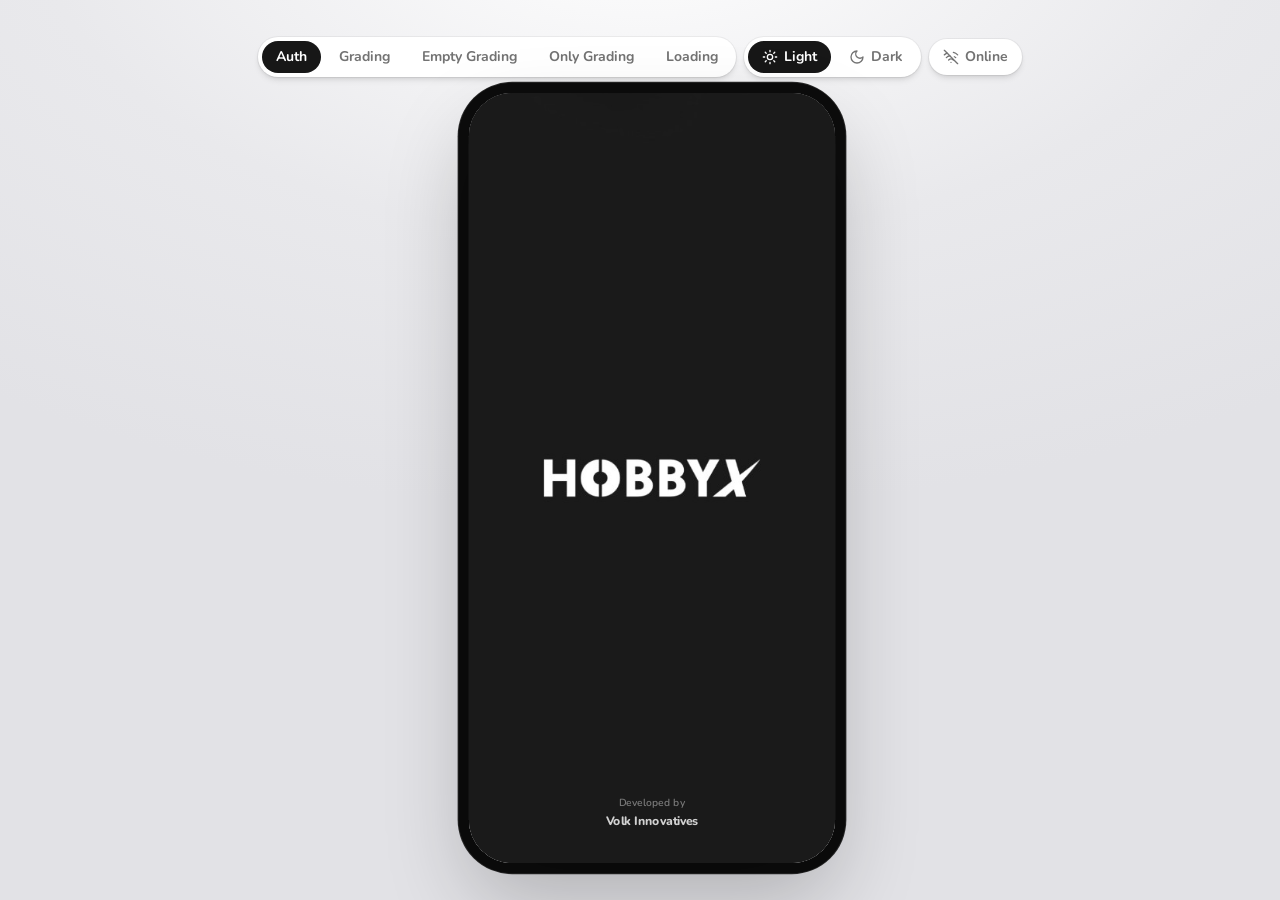
==== commit 0c79a0a4: "design updates" ====
--- a/index.html
+++ b/index.html
@@ -8,8 +8,8 @@
 <link rel="preconnect" href="https://fonts.googleapis.com">
 <link rel="preconnect" href="https://fonts.gstatic.com" crossorigin>
 <link href="https://fonts.googleapis.com/css2?family=Nunito:ital,wght@0,400;0,500;0,600;0,700;0,800;0,900;1,400&display=swap" rel="stylesheet">
-<link rel="preload" as="image" href="assets/splash-collage.jpg">
-<link rel="preload" as="image" href="assets/hobbyx-logo-white.png">
+<link rel="preload" as="image" href="assets/splash-hobbyx.png">
+<link rel="preload" as="image" href="assets/pack.png">
 <link rel="stylesheet" href="styles.css">
 </head>
 <body>
--- a/styles.css
+++ b/styles.css
@@ -93,21 +93,42 @@
 /* --- pack body: client's experimental silver foil pouch (placeholder art).
    We use the photo's OWN crimp (authentic) and "cut" it by clipping the top
    on open — no separate CSS crimp strip, so nothing can mis-align. --- */
+/* --- pack body: real foil-pouch artwork. Two stacked layers crossfade —
+   the SEALED pack (with its crimped top) becomes the TORN pack (open top)
+   the instant it's cut, while the ripped-off crimp strip flies away. --- */
 .gr-body{
   position:absolute; inset:0; z-index:6;
-  background:url(assets/reveal-packet-v2.png) center/100% 100% no-repeat;
+  background-position:center; background-repeat:no-repeat; background-size:100% 100%;
   /* shadow follows the pouch silhouette (alpha), not a rectangle */
   filter:drop-shadow(0 26px 32px rgba(0,0,0,.62));
-  -webkit-clip-path:inset(0 0 0 0);
-          clip-path:inset(0 0 0 0);
-  transition:-webkit-clip-path .34s cubic-bezier(.4,0,.3,1), clip-path .34s cubic-bezier(.4,0,.3,1);
-}
-.gr-body::before, .gr-body::after{ content:none; }
-/* the cut: slice the crimped top off once opened */
-.gr[data-phase="open"] .gr-body,
-.gr[data-phase="emerge"] .gr-body,
-.gr[data-phase="flip"] .gr-body,
-.gr[data-phase="reveal"] .gr-body{ -webkit-clip-path:inset(8% 0 0 0); clip-path:inset(8% 0 0 0); }
+}
+.gr-body-sealed{ background-image:url(assets/pack.png); opacity:1; transition:opacity .22s ease .04s; }
+.gr-body-torn{ background-image:url(assets/pack-teared.png); opacity:0; transition:opacity .2s ease; }
+.gr[data-phase="open"] .gr-body-sealed,
+.gr[data-phase="emerge"] .gr-body-sealed,
+.gr[data-phase="flip"] .gr-body-sealed,
+.gr[data-phase="reveal"] .gr-body-sealed{ opacity:0; }
+.gr[data-phase="open"] .gr-body-torn,
+.gr[data-phase="emerge"] .gr-body-torn,
+.gr[data-phase="flip"] .gr-body-torn,
+.gr[data-phase="reveal"] .gr-body-torn{ opacity:1; }
+
+/* the crimped top that rips off the moment the pack is cut */
+.gr-tearoff{
+  position:absolute; inset:0; z-index:13; pointer-events:none;
+  background:url(assets/pack-tear-off.png) center/100% 100% no-repeat;
+  opacity:0; transform-origin:50% 26%;
+  filter:drop-shadow(0 8px 11px rgba(0,0,0,.5));
+}
+.gr[data-phase="open"] .gr-tearoff,
+.gr[data-phase="emerge"] .gr-tearoff,
+.gr[data-phase="flip"] .gr-tearoff,
+.gr[data-phase="reveal"] .gr-tearoff{ animation:gr-tearoff-fly .9s cubic-bezier(.4,.1,.5,1) forwards; }
+@keyframes gr-tearoff-fly{
+  0%{   opacity:1; transform:translateY(0) rotate(0) scale(1); }
+  16%{  opacity:1; transform:translateY(-12px) rotate(-3deg); }
+  100%{ opacity:0; transform:translateY(-152px) rotate(-24deg) scale(.9); }
+}
 .gr-sheen{ display:none; }
 
 /* brand lockup hidden — the placeholder pouch is blank; final art arrives later */
@@ -554,6 +575,13 @@
     background:radial-gradient(125% 85% at 50% 40%, #3a2414 0%, #20130a 46%, #100a05 100%);
     transition:opacity .55s ease; }
   .hx-splash.is-leaving{ opacity:0; pointer-events:none; }
+  /* image splash: the full-bleed branded artwork */
+  .hx-splash--img{ background:#0a0a0b; }
+  .hx-splash-bg{ position:absolute; inset:0; width:100%; height:100%; object-fit:cover; object-position:50% 50%;
+    animation:hxSplashImg 1.15s cubic-bezier(.2,.7,.2,1) both; }
+  @keyframes hxSplashImg{ 0%{ opacity:0; transform:scale(1.06);} 55%{ opacity:1;} 100%{ opacity:1; transform:scale(1);} }
+  .hx-splash--img .hx-splash-volk .by{ color:rgba(255,255,255,.42); }
+  .hx-splash--img .hx-splash-volk .nm{ color:rgba(255,255,255,.8); }
   .hx-splash-hero{ position:relative; display:flex; align-items:center; justify-content:center; }
   .hx-splash-glow{ position:absolute; top:50%; left:50%; width:500px; height:500px; pointer-events:none; opacity:1;
     transform:translate(-50%,-50%);
@@ -588,6 +616,7 @@
   .hx-splash-volk .nm{ font-size:13px; font-weight:800; letter-spacing:-.2px; color:rgba(255,235,214,.84); }
   @keyframes hxFade{ from{ opacity:0; } to{ opacity:1; } }
   @media (prefers-reduced-motion: reduce){
+    .hx-splash-bg{ animation:none !important; opacity:1 !important; transform:none !important; }
     .hx-splash-glow,.hx-splash-card,.hx-splash-holo::before,.hx-splash-logo,.hx-splash-tag,.hx-splash-volk{ animation:none !important; opacity:1 !important; }
     .hx-splash-card{ transform:rotate(-3deg) !important; }
     .hx-splash-logo,.hx-splash-tag{ transform:none !important; }
@@ -692,3 +721,14 @@
   display:block; margin-top:.5rem; font-size:12px; font-weight:500;
   line-height:1.5; color:hsl(var(--muted-foreground));
 }
+.delete-account-sheet__actions--row{
+  flex-direction:row; gap:.625rem;
+}
+.delete-account-sheet__actions--row > button{
+  flex:1 1 0;
+}
+.delete-account-success__icon{
+  display:flex; height:2.75rem; width:2.75rem; align-items:center;
+  justify-content:center; border-radius:9999px;
+  background:hsl(var(--success) / .12); color:hsl(var(--success));
+}
